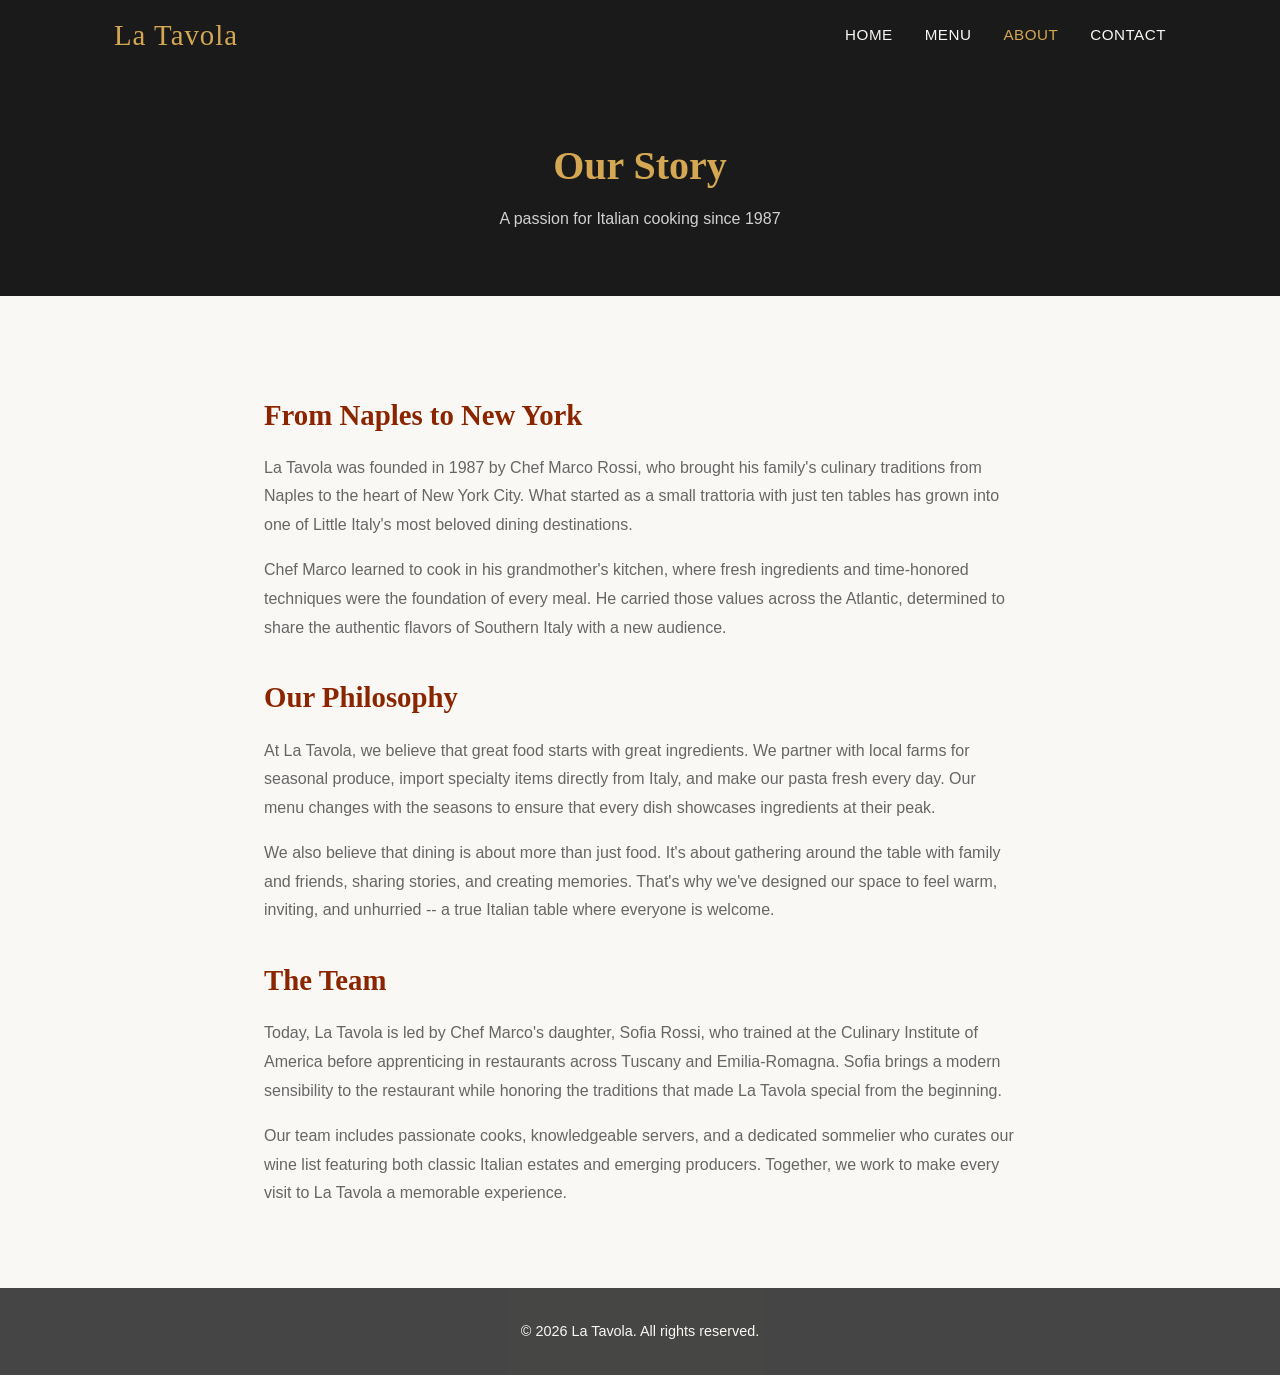
==== about.html @ ad8bd4c4 "Add La Tavola restaurant static website Create a multi-page Italian restaurant website with homepage" ====
<!DOCTYPE html>
<html lang="en">
<head>
  <meta charset="UTF-8">
  <meta name="viewport" content="width=device-width, initial-scale=1.0">
  <title>About - La Tavola</title>
  <link rel="stylesheet" href="css/style.css">
</head>
<body>
  <header class="site-header">
    <nav class="nav">
      <a href="index.html" class="logo">La Tavola</a>
      <ul class="nav-links">
        <li><a href="index.html">Home</a></li>
        <li><a href="menu.html">Menu</a></li>
        <li><a href="about.html" class="active">About</a></li>
        <li><a href="contact.html">Contact</a></li>
      </ul>
      <button class="nav-toggle" aria-label="Toggle navigation">&#9776;</button>
    </nav>
  </header>

  <main>
    <section class="page-header">
      <h1>Our Story</h1>
      <p>A passion for Italian cooking since 1987</p>
    </section>

    <section class="about-section">
      <div class="container about-content">
        <h2>From Naples to New York</h2>
        <p>La Tavola was founded in 1987 by Chef Marco Rossi, who brought his family's culinary traditions from Naples to the heart of New York City. What started as a small trattoria with just ten tables has grown into one of Little Italy's most beloved dining destinations.</p>

        <p>Chef Marco learned to cook in his grandmother's kitchen, where fresh ingredients and time-honored techniques were the foundation of every meal. He carried those values across the Atlantic, determined to share the authentic flavors of Southern Italy with a new audience.</p>

        <h2>Our Philosophy</h2>
        <p>At La Tavola, we believe that great food starts with great ingredients. We partner with local farms for seasonal produce, import specialty items directly from Italy, and make our pasta fresh every day. Our menu changes with the seasons to ensure that every dish showcases ingredients at their peak.</p>

        <p>We also believe that dining is about more than just food. It's about gathering around the table with family and friends, sharing stories, and creating memories. That's why we've designed our space to feel warm, inviting, and unhurried -- a true Italian table where everyone is welcome.</p>

        <h2>The Team</h2>
        <p>Today, La Tavola is led by Chef Marco's daughter, Sofia Rossi, who trained at the Culinary Institute of America before apprenticing in restaurants across Tuscany and Emilia-Romagna. Sofia brings a modern sensibility to the restaurant while honoring the traditions that made La Tavola special from the beginning.</p>

        <p>Our team includes passionate cooks, knowledgeable servers, and a dedicated sommelier who curates our wine list featuring both classic Italian estates and emerging producers. Together, we work to make every visit to La Tavola a memorable experience.</p>
      </div>
    </section>
  </main>

  <footer class="site-footer">
    <div class="container">
      <p>&copy; 2026 La Tavola. All rights reserved.</p>
    </div>
  </footer>

  <script src="js/main.js"></script>
</body>
</html>
---- css/style.css ----
/* ===== Reset & Base ===== */
*,
*::before,
*::after {
  margin: 0;
  padding: 0;
  box-sizing: border-box;
}

:root {
  --color-primary: #8b2500;
  --color-primary-light: #b5441e;
  --color-accent: #d4a853;
  --color-dark: #1a1a1a;
  --color-text: #333;
  --color-text-light: #666;
  --color-bg: #faf8f5;
  --color-bg-alt: #f0ece4;
  --color-white: #fff;
  --font-heading: Georgia, "Times New Roman", serif;
  --font-body: "Segoe UI", Tahoma, Geneva, Verdana, sans-serif;
}

html {
  scroll-behavior: smooth;
}

body {
  font-family: var(--font-body);
  color: var(--color-text);
  background-color: var(--color-bg);
  line-height: 1.6;
}

a {
  text-decoration: none;
  color: inherit;
}

ul {
  list-style: none;
}

img {
  max-width: 100%;
  display: block;
}

.container {
  max-width: 1100px;
  margin: 0 auto;
  padding: 0 1.5rem;
}

/* ===== Header & Navigation ===== */
.site-header {
  background-color: var(--color-dark);
  position: sticky;
  top: 0;
  z-index: 100;
}

.nav {
  max-width: 1100px;
  margin: 0 auto;
  padding: 0 1.5rem;
  display: flex;
  align-items: center;
  justify-content: space-between;
  height: 70px;
}

.logo {
  font-family: var(--font-heading);
  font-size: 1.8rem;
  color: var(--color-accent);
  letter-spacing: 1px;
}

.nav-links {
  display: flex;
  gap: 2rem;
}

.nav-links a {
  color: var(--color-bg);
  font-size: 0.95rem;
  text-transform: uppercase;
  letter-spacing: 0.5px;
  padding: 0.5rem 0;
  transition: color 0.3s;
}

.nav-links a:hover,
.nav-links a.active {
  color: var(--color-accent);
}

.nav-toggle {
  display: none;
  background: none;
  border: none;
  color: var(--color-bg);
  font-size: 1.5rem;
  cursor: pointer;
}

/* ===== Hero ===== */
.hero {
  background: linear-gradient(rgba(26, 26, 26, 0.65), rgba(26, 26, 26, 0.65)),
    url("data:image/svg+xml,%3Csvg xmlns='http://www.w3.org/2000/svg' width='600' height='400'%3E%3Crect fill='%238b2500' width='600' height='400'/%3E%3Ctext x='50%25' y='50%25' dominant-baseline='middle' text-anchor='middle' fill='%23d4a853' font-size='40' font-family='Georgia'%3ELa Tavola%3C/text%3E%3C/svg%3E");
  background-size: cover;
  background-position: center;
  min-height: 80vh;
  display: flex;
  align-items: center;
  justify-content: center;
  text-align: center;
  color: var(--color-white);
}

.hero-content h1 {
  font-family: var(--font-heading);
  font-size: 3.5rem;
  margin-bottom: 1rem;
  color: var(--color-accent);
}

.hero-content p {
  font-size: 1.25rem;
  margin-bottom: 2rem;
  opacity: 0.9;
}

/* ===== Buttons ===== */
.btn {
  display: inline-block;
  padding: 0.85rem 2rem;
  border-radius: 4px;
  font-size: 1rem;
  font-weight: 600;
  text-transform: uppercase;
  letter-spacing: 0.5px;
  transition: background-color 0.3s, color 0.3s;
  margin: 0.5rem;
}

.btn-primary {
  background-color: var(--color-primary);
  color: var(--color-white);
}

.btn-primary:hover {
  background-color: var(--color-primary-light);
}

.btn-secondary {
  background-color: transparent;
  color: var(--color-accent);
  border: 2px solid var(--color-accent);
}

.btn-secondary:hover {
  background-color: var(--color-accent);
  color: var(--color-dark);
}

/* ===== Features ===== */
.features {
  padding: 5rem 0;
}

.features .container {
  display: grid;
  grid-template-columns: repeat(3, 1fr);
  gap: 2.5rem;
}

.feature {
  text-align: center;
  padding: 2rem;
}

.feature h3 {
  font-family: var(--font-heading);
  font-size: 1.4rem;
  color: var(--color-primary);
  margin-bottom: 0.75rem;
}

.feature p {
  color: var(--color-text-light);
}

/* ===== Hours Section ===== */
.hours-section {
  background-color: var(--color-bg-alt);
  padding: 4rem 0;
}

.hours-section h2 {
  font-family: var(--font-heading);
  font-size: 2rem;
  text-align: center;
  color: var(--color-primary);
  margin-bottom: 2.5rem;
}

.hours-grid {
  display: grid;
  grid-template-columns: 1fr 1fr;
  gap: 3rem;
}

.hours h3,
.location h3 {
  font-family: var(--font-heading);
  font-size: 1.3rem;
  color: var(--color-dark);
  margin-bottom: 1rem;
}

.hours li {
  display: flex;
  justify-content: space-between;
  padding: 0.5rem 0;
  border-bottom: 1px solid #ddd;
}

.location p {
  margin-bottom: 0.5rem;
  color: var(--color-text-light);
}

/* ===== Menu Page ===== */
.page-header {
  background-color: var(--color-dark);
  color: var(--color-white);
  text-align: center;
  padding: 4rem 0;
}

.page-header h1 {
  font-family: var(--font-heading);
  font-size: 2.5rem;
  color: var(--color-accent);
  margin-bottom: 0.5rem;
}

.page-header p {
  opacity: 0.8;
}

.menu-section {
  padding: 4rem 0;
}

.menu-category {
  margin-bottom: 3rem;
}

.menu-category h2 {
  font-family: var(--font-heading);
  font-size: 1.8rem;
  color: var(--color-primary);
  border-bottom: 2px solid var(--color-accent);
  padding-bottom: 0.5rem;
  margin-bottom: 1.5rem;
}

.menu-item {
  display: flex;
  justify-content: space-between;
  align-items: baseline;
  padding: 1rem 0;
  border-bottom: 1px dotted #ccc;
}

.menu-item-info h3 {
  font-size: 1.1rem;
  color: var(--color-dark);
  margin-bottom: 0.25rem;
}

.menu-item-info p {
  font-size: 0.9rem;
  color: var(--color-text-light);
}

.menu-item .price {
  font-family: var(--font-heading);
  font-size: 1.1rem;
  color: var(--color-primary);
  white-space: nowrap;
  margin-left: 1rem;
}

/* ===== About Page ===== */
.about-section {
  padding: 4rem 0;
}

.about-content {
  max-width: 800px;
  margin: 0 auto;
}

.about-content h2 {
  font-family: var(--font-heading);
  font-size: 1.8rem;
  color: var(--color-primary);
  margin-bottom: 1rem;
  margin-top: 2rem;
}

.about-content p {
  color: var(--color-text-light);
  margin-bottom: 1rem;
  line-height: 1.8;
}

/* ===== Contact Page ===== */
.contact-section {
  padding: 4rem 0;
}

.contact-grid {
  display: grid;
  grid-template-columns: 1fr 1fr;
  gap: 3rem;
}

.contact-info h2,
.reservation-form h2 {
  font-family: var(--font-heading);
  font-size: 1.8rem;
  color: var(--color-primary);
  margin-bottom: 1.5rem;
}

.contact-info p {
  color: var(--color-text-light);
  margin-bottom: 1rem;
}

.contact-info strong {
  color: var(--color-dark);
}

.form-group {
  margin-bottom: 1.25rem;
}

.form-group label {
  display: block;
  font-weight: 600;
  margin-bottom: 0.4rem;
  color: var(--color-dark);
}

.form-group input,
.form-group select,
.form-group textarea {
  width: 100%;
  padding: 0.7rem;
  border: 1px solid #ccc;
  border-radius: 4px;
  font-family: var(--font-body);
  font-size: 1rem;
  background-color: var(--color-white);
}

.form-group textarea {
  resize: vertical;
  min-height: 100px;
}

.form-group input:focus,
.form-group select:focus,
.form-group textarea:focus {
  outline: none;
  border-color: var(--color-primary);
}

/* ===== Footer ===== */
.site-footer {
  background-color: var(--color-dark);
  color: var(--color-bg);
  text-align: center;
  padding: 2rem 0;
  font-size: 0.9rem;
  opacity: 0.8;
}

/* ===== Responsive ===== */
@media (max-width: 768px) {
  .nav-links {
    display: none;
    flex-direction: column;
    position: absolute;
    top: 70px;
    left: 0;
    right: 0;
    background-color: var(--color-dark);
    padding: 1rem 1.5rem;
    gap: 0.5rem;
  }

  .nav-links.open {
    display: flex;
  }

  .nav-toggle {
    display: block;
  }

  .hero-content h1 {
    font-size: 2.2rem;
  }

  .features .container {
    grid-template-columns: 1fr;
  }

  .hours-grid {
    grid-template-columns: 1fr;
  }

  .contact-grid {
    grid-template-columns: 1fr;
  }
}
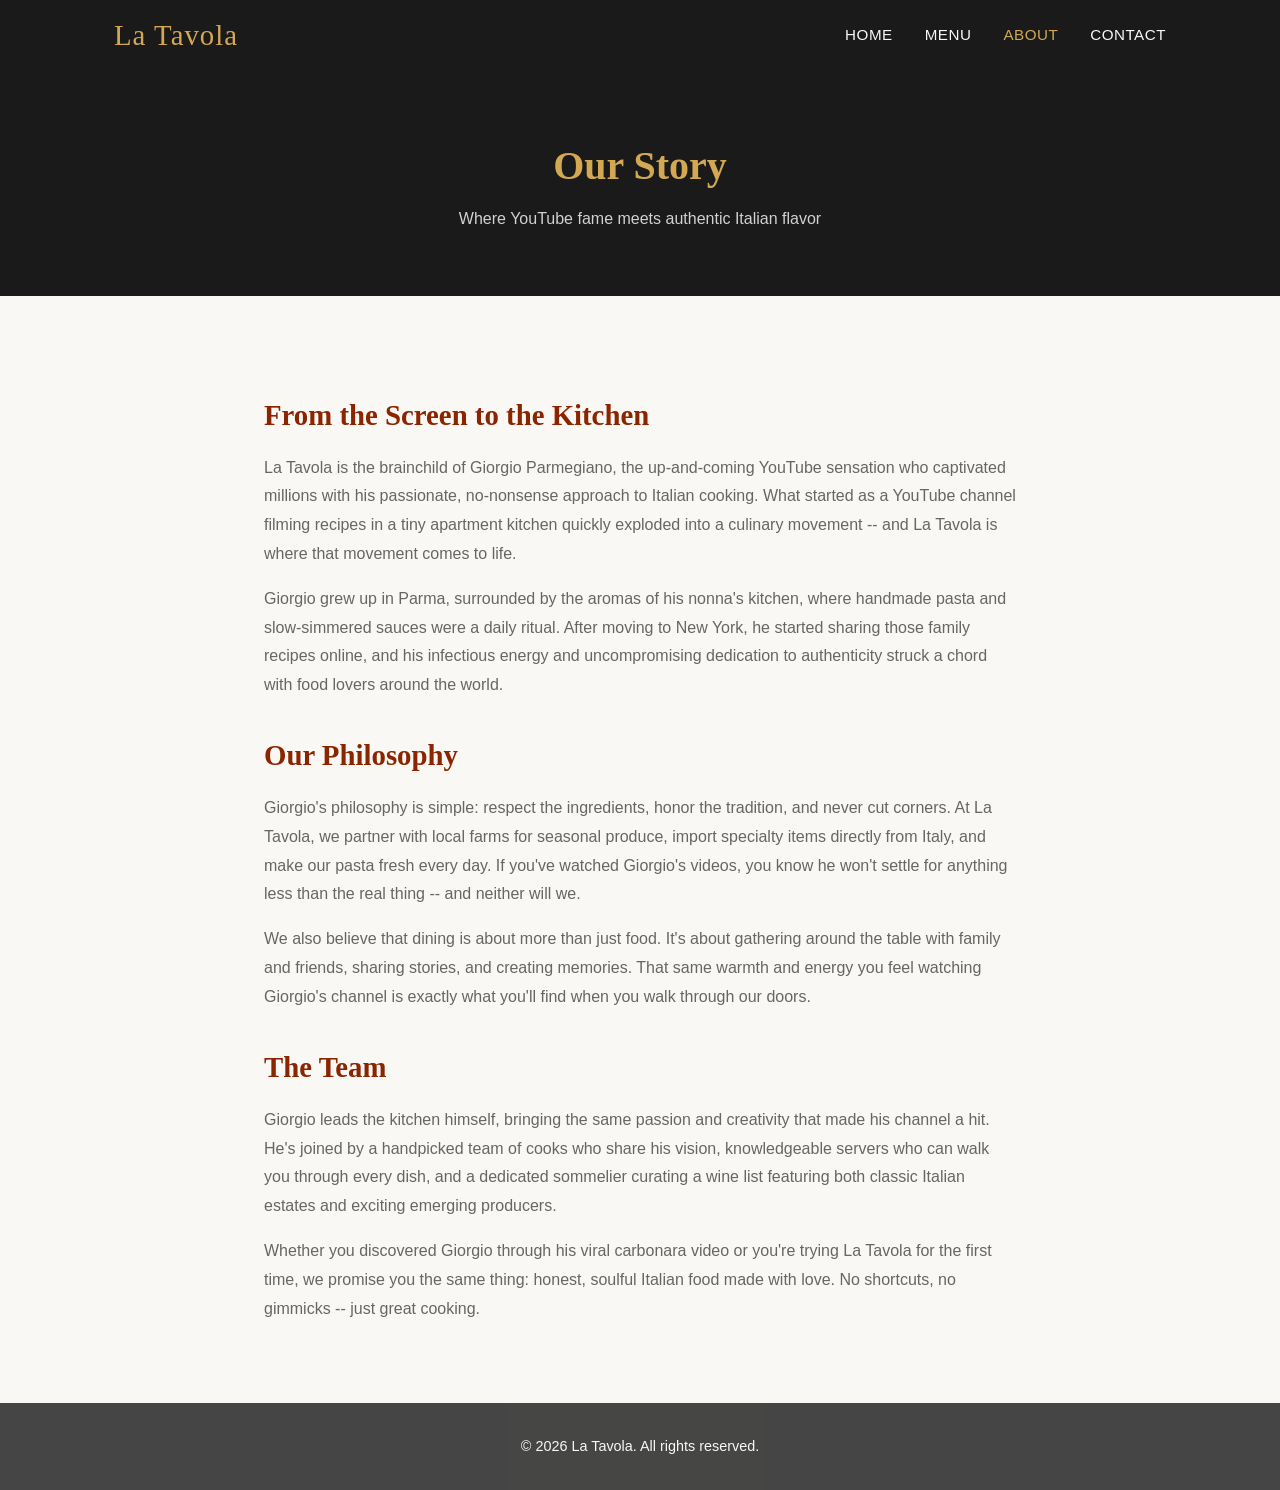
==== commit 3e7ee46e: "Update about page with Giorgio Parmegiano's story Rewrite the about page to feature Giorgio Parmegia" ====
--- a/about.html
+++ b/about.html
@@ -23,25 +23,25 @@
   <main>
     <section class="page-header">
       <h1>Our Story</h1>
-      <p>A passion for Italian cooking since 1987</p>
+      <p>Where YouTube fame meets authentic Italian flavor</p>
     </section>
 
     <section class="about-section">
       <div class="container about-content">
-        <h2>From Naples to New York</h2>
-        <p>La Tavola was founded in 1987 by Chef Marco Rossi, who brought his family's culinary traditions from Naples to the heart of New York City. What started as a small trattoria with just ten tables has grown into one of Little Italy's most beloved dining destinations.</p>
+        <h2>From the Screen to the Kitchen</h2>
+        <p>La Tavola is the brainchild of Giorgio Parmegiano, the up-and-coming YouTube sensation who captivated millions with his passionate, no-nonsense approach to Italian cooking. What started as a YouTube channel filming recipes in a tiny apartment kitchen quickly exploded into a culinary movement -- and La Tavola is where that movement comes to life.</p>
 
-        <p>Chef Marco learned to cook in his grandmother's kitchen, where fresh ingredients and time-honored techniques were the foundation of every meal. He carried those values across the Atlantic, determined to share the authentic flavors of Southern Italy with a new audience.</p>
+        <p>Giorgio grew up in Parma, surrounded by the aromas of his nonna's kitchen, where handmade pasta and slow-simmered sauces were a daily ritual. After moving to New York, he started sharing those family recipes online, and his infectious energy and uncompromising dedication to authenticity struck a chord with food lovers around the world.</p>
 
         <h2>Our Philosophy</h2>
-        <p>At La Tavola, we believe that great food starts with great ingredients. We partner with local farms for seasonal produce, import specialty items directly from Italy, and make our pasta fresh every day. Our menu changes with the seasons to ensure that every dish showcases ingredients at their peak.</p>
+        <p>Giorgio's philosophy is simple: respect the ingredients, honor the tradition, and never cut corners. At La Tavola, we partner with local farms for seasonal produce, import specialty items directly from Italy, and make our pasta fresh every day. If you've watched Giorgio's videos, you know he won't settle for anything less than the real thing -- and neither will we.</p>
 
-        <p>We also believe that dining is about more than just food. It's about gathering around the table with family and friends, sharing stories, and creating memories. That's why we've designed our space to feel warm, inviting, and unhurried -- a true Italian table where everyone is welcome.</p>
+        <p>We also believe that dining is about more than just food. It's about gathering around the table with family and friends, sharing stories, and creating memories. That same warmth and energy you feel watching Giorgio's channel is exactly what you'll find when you walk through our doors.</p>
 
         <h2>The Team</h2>
-        <p>Today, La Tavola is led by Chef Marco's daughter, Sofia Rossi, who trained at the Culinary Institute of America before apprenticing in restaurants across Tuscany and Emilia-Romagna. Sofia brings a modern sensibility to the restaurant while honoring the traditions that made La Tavola special from the beginning.</p>
+        <p>Giorgio leads the kitchen himself, bringing the same passion and creativity that made his channel a hit. He's joined by a handpicked team of cooks who share his vision, knowledgeable servers who can walk you through every dish, and a dedicated sommelier curating a wine list featuring both classic Italian estates and exciting emerging producers.</p>
 
-        <p>Our team includes passionate cooks, knowledgeable servers, and a dedicated sommelier who curates our wine list featuring both classic Italian estates and emerging producers. Together, we work to make every visit to La Tavola a memorable experience.</p>
+        <p>Whether you discovered Giorgio through his viral carbonara video or you're trying La Tavola for the first time, we promise you the same thing: honest, soulful Italian food made with love. No shortcuts, no gimmicks -- just great cooking.</p>
       </div>
     </section>
   </main>
--- a/css/style.css
+++ b/css/style.css
@@ -270,10 +270,22 @@
 
 .menu-item {
   display: flex;
-  justify-content: space-between;
-  align-items: baseline;
+  align-items: center;
   padding: 1rem 0;
   border-bottom: 1px dotted #ccc;
+  gap: 1.25rem;
+}
+
+.menu-item-img {
+  width: 80px;
+  height: 80px;
+  border-radius: 8px;
+  object-fit: cover;
+  flex-shrink: 0;
+}
+
+.menu-item-info {
+  flex: 1;
 }
 
 .menu-item-info h3 {
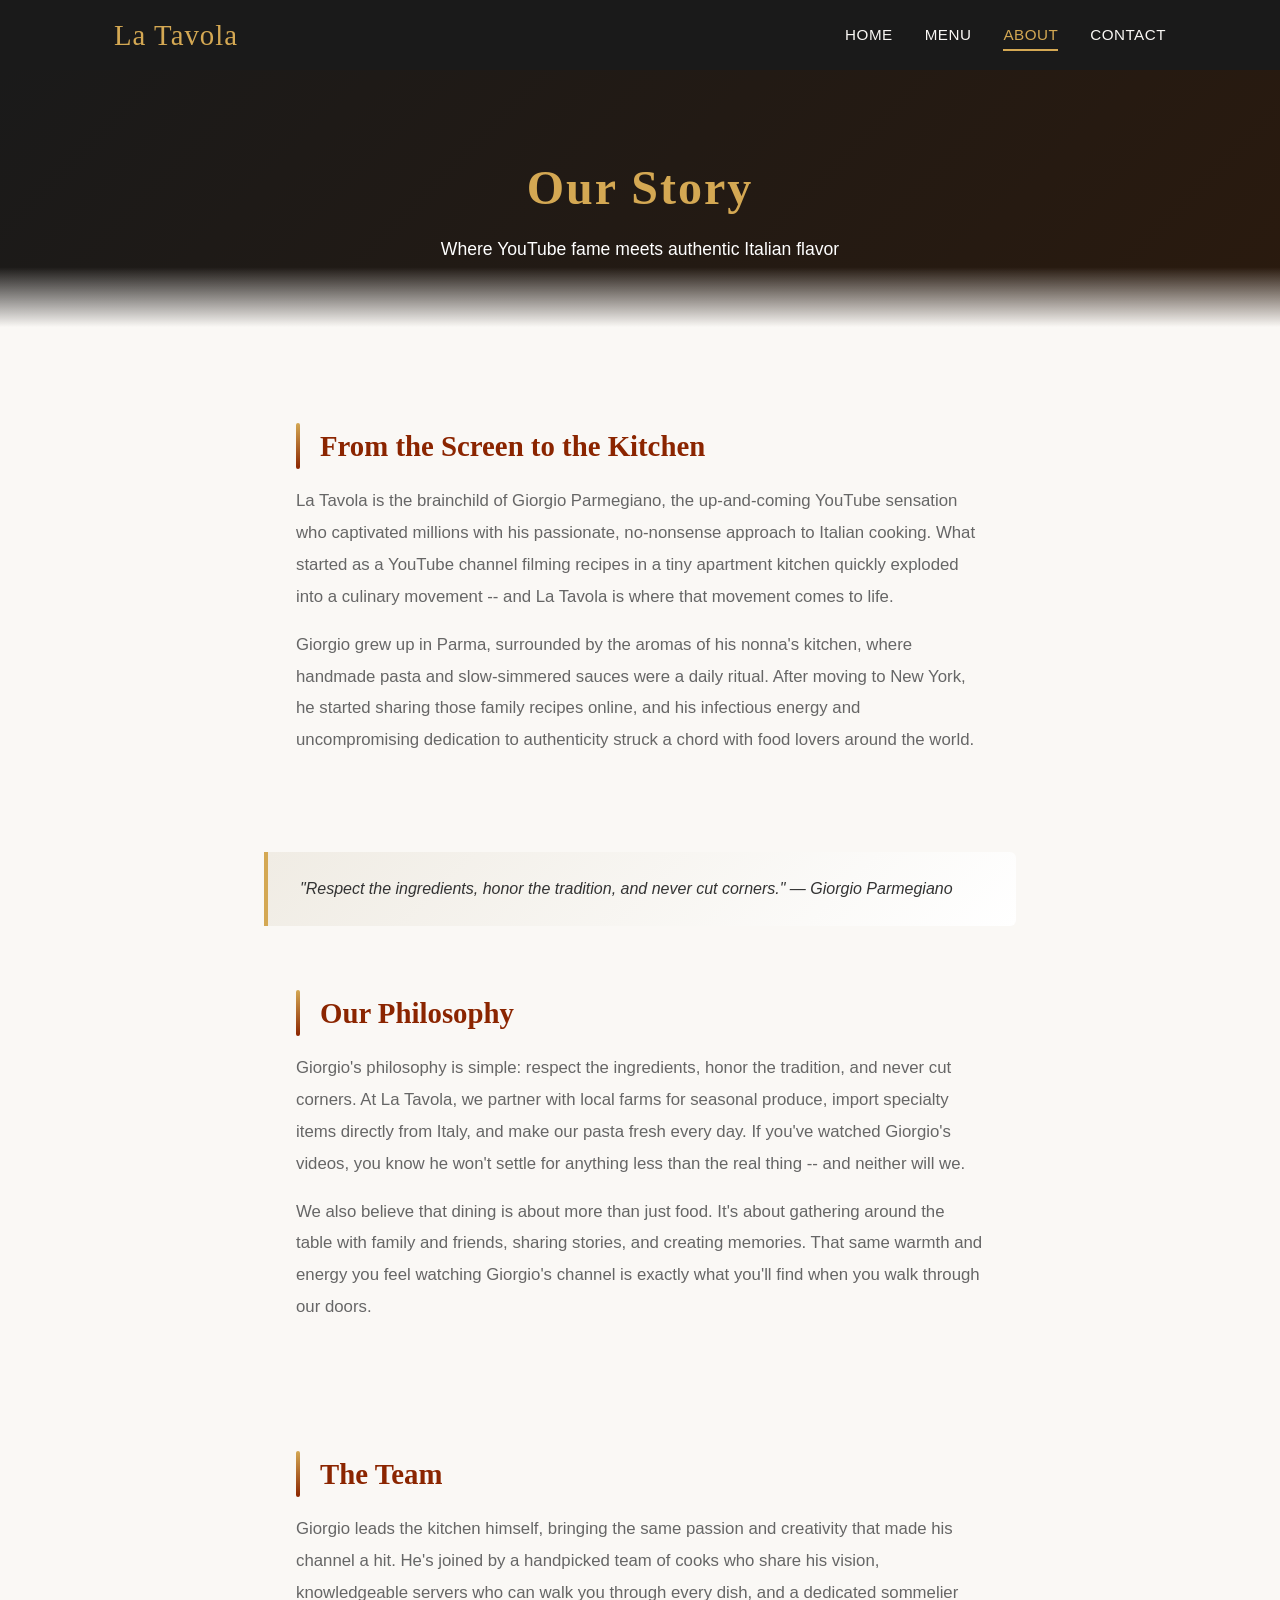
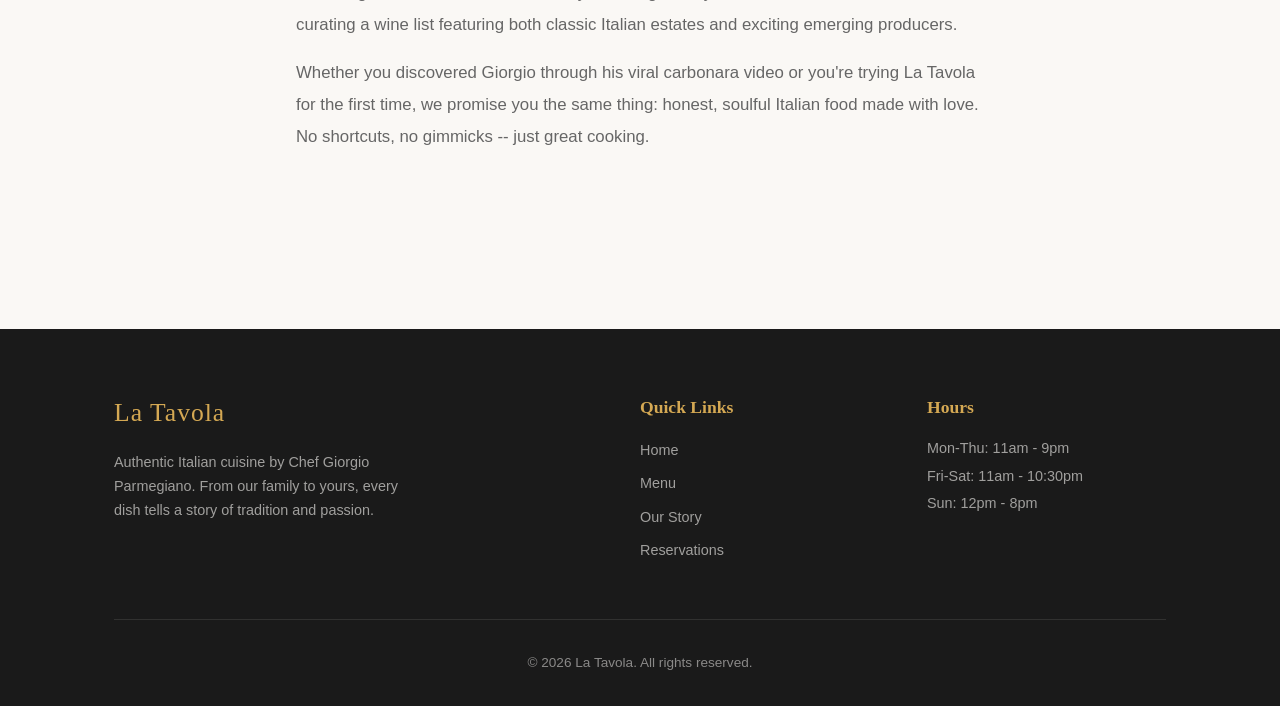
==== commit f2fc2ca7: "Improve UI with animations, better visual hierarchy, and polished design - Redesign hero section wit" ====
--- a/about.html
+++ b/about.html
@@ -28,30 +28,63 @@
 
     <section class="about-section">
       <div class="container about-content">
-        <h2>From the Screen to the Kitchen</h2>
-        <p>La Tavola is the brainchild of Giorgio Parmegiano, the up-and-coming YouTube sensation who captivated millions with his passionate, no-nonsense approach to Italian cooking. What started as a YouTube channel filming recipes in a tiny apartment kitchen quickly exploded into a culinary movement -- and La Tavola is where that movement comes to life.</p>
 
-        <p>Giorgio grew up in Parma, surrounded by the aromas of his nonna's kitchen, where handmade pasta and slow-simmered sauces were a daily ritual. After moving to New York, he started sharing those family recipes online, and his infectious energy and uncompromising dedication to authenticity struck a chord with food lovers around the world.</p>
+        <div class="about-block animate-on-scroll">
+          <h2>From the Screen to the Kitchen</h2>
+          <p>La Tavola is the brainchild of Giorgio Parmegiano, the up-and-coming YouTube sensation who captivated millions with his passionate, no-nonsense approach to Italian cooking. What started as a YouTube channel filming recipes in a tiny apartment kitchen quickly exploded into a culinary movement -- and La Tavola is where that movement comes to life.</p>
+          <p>Giorgio grew up in Parma, surrounded by the aromas of his nonna's kitchen, where handmade pasta and slow-simmered sauces were a daily ritual. After moving to New York, he started sharing those family recipes online, and his infectious energy and uncompromising dedication to authenticity struck a chord with food lovers around the world.</p>
+        </div>
 
-        <h2>Our Philosophy</h2>
-        <p>Giorgio's philosophy is simple: respect the ingredients, honor the tradition, and never cut corners. At La Tavola, we partner with local farms for seasonal produce, import specialty items directly from Italy, and make our pasta fresh every day. If you've watched Giorgio's videos, you know he won't settle for anything less than the real thing -- and neither will we.</p>
+        <div class="about-highlight animate-on-scroll">
+          "Respect the ingredients, honor the tradition, and never cut corners." &mdash; Giorgio Parmegiano
+        </div>
 
-        <p>We also believe that dining is about more than just food. It's about gathering around the table with family and friends, sharing stories, and creating memories. That same warmth and energy you feel watching Giorgio's channel is exactly what you'll find when you walk through our doors.</p>
+        <div class="about-block animate-on-scroll">
+          <h2>Our Philosophy</h2>
+          <p>Giorgio's philosophy is simple: respect the ingredients, honor the tradition, and never cut corners. At La Tavola, we partner with local farms for seasonal produce, import specialty items directly from Italy, and make our pasta fresh every day. If you've watched Giorgio's videos, you know he won't settle for anything less than the real thing -- and neither will we.</p>
+          <p>We also believe that dining is about more than just food. It's about gathering around the table with family and friends, sharing stories, and creating memories. That same warmth and energy you feel watching Giorgio's channel is exactly what you'll find when you walk through our doors.</p>
+        </div>
 
-        <h2>The Team</h2>
-        <p>Giorgio leads the kitchen himself, bringing the same passion and creativity that made his channel a hit. He's joined by a handpicked team of cooks who share his vision, knowledgeable servers who can walk you through every dish, and a dedicated sommelier curating a wine list featuring both classic Italian estates and exciting emerging producers.</p>
+        <div class="about-block animate-on-scroll">
+          <h2>The Team</h2>
+          <p>Giorgio leads the kitchen himself, bringing the same passion and creativity that made his channel a hit. He's joined by a handpicked team of cooks who share his vision, knowledgeable servers who can walk you through every dish, and a dedicated sommelier curating a wine list featuring both classic Italian estates and exciting emerging producers.</p>
+          <p>Whether you discovered Giorgio through his viral carbonara video or you're trying La Tavola for the first time, we promise you the same thing: honest, soulful Italian food made with love. No shortcuts, no gimmicks -- just great cooking.</p>
+        </div>
 
-        <p>Whether you discovered Giorgio through his viral carbonara video or you're trying La Tavola for the first time, we promise you the same thing: honest, soulful Italian food made with love. No shortcuts, no gimmicks -- just great cooking.</p>
       </div>
     </section>
   </main>
 
   <footer class="site-footer">
     <div class="container">
-      <p>&copy; 2026 La Tavola. All rights reserved.</p>
+      <div class="footer-content">
+        <div class="footer-brand">
+          <a href="index.html" class="logo">La Tavola</a>
+          <p>Authentic Italian cuisine by Chef Giorgio Parmegiano. From our family to yours, every dish tells a story of tradition and passion.</p>
+        </div>
+        <div class="footer-links">
+          <h4>Quick Links</h4>
+          <ul>
+            <li><a href="index.html">Home</a></li>
+            <li><a href="menu.html">Menu</a></li>
+            <li><a href="about.html">Our Story</a></li>
+            <li><a href="contact.html">Reservations</a></li>
+          </ul>
+        </div>
+        <div class="footer-hours">
+          <h4>Hours</h4>
+          <p>Mon-Thu: 11am - 9pm</p>
+          <p>Fri-Sat: 11am - 10:30pm</p>
+          <p>Sun: 12pm - 8pm</p>
+        </div>
+      </div>
+      <div class="footer-bottom">
+        <p>&copy; 2026 La Tavola. All rights reserved.</p>
+      </div>
     </div>
   </footer>
 
+  <button class="back-to-top" aria-label="Back to top">&#8593;</button>
   <script src="js/main.js"></script>
 </body>
 </html>
--- a/css/style.css
+++ b/css/style.css
@@ -11,6 +11,7 @@
   --color-primary: #8b2500;
   --color-primary-light: #b5441e;
   --color-accent: #d4a853;
+  --color-accent-light: #e8c97a;
   --color-dark: #1a1a1a;
   --color-text: #333;
   --color-text-light: #666;
@@ -19,6 +20,13 @@
   --color-white: #fff;
   --font-heading: Georgia, "Times New Roman", serif;
   --font-body: "Segoe UI", Tahoma, Geneva, Verdana, sans-serif;
+  --shadow-sm: 0 2px 8px rgba(0, 0, 0, 0.08);
+  --shadow-md: 0 4px 16px rgba(0, 0, 0, 0.12);
+  --shadow-lg: 0 8px 32px rgba(0, 0, 0, 0.15);
+  --radius-sm: 6px;
+  --radius-md: 12px;
+  --radius-lg: 20px;
+  --transition: 0.3s ease;
 }
 
 html {
@@ -30,6 +38,7 @@
   color: var(--color-text);
   background-color: var(--color-bg);
   line-height: 1.6;
+  overflow-x: hidden;
 }
 
 a {
@@ -50,6 +59,90 @@
   max-width: 1100px;
   margin: 0 auto;
   padding: 0 1.5rem;
+}
+
+/* ===== Animations ===== */
+@keyframes fadeInUp {
+  from {
+    opacity: 0;
+    transform: translateY(30px);
+  }
+  to {
+    opacity: 1;
+    transform: translateY(0);
+  }
+}
+
+@keyframes fadeIn {
+  from { opacity: 0; }
+  to { opacity: 1; }
+}
+
+@keyframes slideInLeft {
+  from {
+    opacity: 0;
+    transform: translateX(-40px);
+  }
+  to {
+    opacity: 1;
+    transform: translateX(0);
+  }
+}
+
+@keyframes slideInRight {
+  from {
+    opacity: 0;
+    transform: translateX(40px);
+  }
+  to {
+    opacity: 1;
+    transform: translateX(0);
+  }
+}
+
+@keyframes scaleIn {
+  from {
+    opacity: 0;
+    transform: scale(0.9);
+  }
+  to {
+    opacity: 1;
+    transform: scale(1);
+  }
+}
+
+.animate-on-scroll {
+  opacity: 0;
+  transform: translateY(30px);
+  transition: opacity 0.6s ease, transform 0.6s ease;
+}
+
+.animate-on-scroll.visible {
+  opacity: 1;
+  transform: translateY(0);
+}
+
+/* ===== Decorative Divider ===== */
+.section-divider {
+  display: flex;
+  align-items: center;
+  justify-content: center;
+  gap: 1rem;
+  margin: 0 auto 2rem;
+  max-width: 200px;
+}
+
+.section-divider::before,
+.section-divider::after {
+  content: "";
+  flex: 1;
+  height: 1px;
+  background: var(--color-accent);
+}
+
+.section-divider span {
+  color: var(--color-accent);
+  font-size: 1.2rem;
 }
 
 /* ===== Header & Navigation ===== */
@@ -58,6 +151,7 @@
   position: sticky;
   top: 0;
   z-index: 100;
+  box-shadow: 0 2px 20px rgba(0, 0, 0, 0.3);
 }
 
 .nav {
@@ -75,6 +169,11 @@
   font-size: 1.8rem;
   color: var(--color-accent);
   letter-spacing: 1px;
+  transition: color var(--transition);
+}
+
+.logo:hover {
+  color: var(--color-accent-light);
 }
 
 .nav-links {
@@ -88,7 +187,24 @@
   text-transform: uppercase;
   letter-spacing: 0.5px;
   padding: 0.5rem 0;
-  transition: color 0.3s;
+  transition: color var(--transition);
+  position: relative;
+}
+
+.nav-links a::after {
+  content: "";
+  position: absolute;
+  bottom: 0;
+  left: 0;
+  width: 0;
+  height: 2px;
+  background-color: var(--color-accent);
+  transition: width var(--transition);
+}
+
+.nav-links a:hover::after,
+.nav-links a.active::after {
+  width: 100%;
 }
 
 .nav-links a:hover,
@@ -103,55 +219,107 @@
   color: var(--color-bg);
   font-size: 1.5rem;
   cursor: pointer;
+  transition: color var(--transition);
+}
+
+.nav-toggle:hover {
+  color: var(--color-accent);
 }
 
 /* ===== Hero ===== */
 .hero {
-  background: linear-gradient(rgba(26, 26, 26, 0.65), rgba(26, 26, 26, 0.65)),
-    url("data:image/svg+xml,%3Csvg xmlns='http://www.w3.org/2000/svg' width='600' height='400'%3E%3Crect fill='%238b2500' width='600' height='400'/%3E%3Ctext x='50%25' y='50%25' dominant-baseline='middle' text-anchor='middle' fill='%23d4a853' font-size='40' font-family='Georgia'%3ELa Tavola%3C/text%3E%3C/svg%3E");
+  background: linear-gradient(135deg, rgba(26, 26, 26, 0.7), rgba(139, 37, 0, 0.4)),
+    url("../images/Gemini_Generated_Image_u0nbzbu0nbzbu0nb.png");
   background-size: cover;
   background-position: center;
-  min-height: 80vh;
+  background-attachment: fixed;
+  min-height: 90vh;
   display: flex;
   align-items: center;
   justify-content: center;
   text-align: center;
   color: var(--color-white);
+  position: relative;
+}
+
+.hero::after {
+  content: "";
+  position: absolute;
+  bottom: 0;
+  left: 0;
+  right: 0;
+  height: 120px;
+  background: linear-gradient(transparent, var(--color-bg));
+  pointer-events: none;
+}
+
+.hero-content {
+  animation: fadeInUp 1s ease;
+  padding: 2rem;
 }
 
 .hero-content h1 {
   font-family: var(--font-heading);
-  font-size: 3.5rem;
-  margin-bottom: 1rem;
+  font-size: 4rem;
+  margin-bottom: 0.5rem;
   color: var(--color-accent);
+  text-shadow: 2px 4px 8px rgba(0, 0, 0, 0.4);
+  letter-spacing: 2px;
+}
+
+.hero-content .hero-subtitle {
+  font-family: var(--font-heading);
+  font-size: 1.1rem;
+  color: var(--color-accent-light);
+  text-transform: uppercase;
+  letter-spacing: 4px;
+  margin-bottom: 0.5rem;
+  opacity: 0.9;
 }
 
 .hero-content p {
-  font-size: 1.25rem;
-  margin-bottom: 2rem;
+  font-size: 1.3rem;
+  margin-bottom: 2.5rem;
   opacity: 0.9;
+  max-width: 600px;
+  margin-left: auto;
+  margin-right: auto;
+}
+
+.hero-buttons {
+  display: flex;
+  gap: 1rem;
+  justify-content: center;
+  flex-wrap: wrap;
 }
 
 /* ===== Buttons ===== */
 .btn {
   display: inline-block;
-  padding: 0.85rem 2rem;
-  border-radius: 4px;
-  font-size: 1rem;
+  padding: 0.9rem 2.2rem;
+  border-radius: var(--radius-sm);
+  font-size: 0.95rem;
   font-weight: 600;
   text-transform: uppercase;
-  letter-spacing: 0.5px;
-  transition: background-color 0.3s, color 0.3s;
-  margin: 0.5rem;
+  letter-spacing: 1px;
+  transition: all var(--transition);
+  cursor: pointer;
+  border: 2px solid transparent;
+  position: relative;
+  overflow: hidden;
 }
 
 .btn-primary {
   background-color: var(--color-primary);
   color: var(--color-white);
+  border-color: var(--color-primary);
 }
 
 .btn-primary:hover {
   background-color: var(--color-primary-light);
+  border-color: var(--color-primary-light);
+  transform: translateY(-2px);
+  box-shadow: 0 4px 15px rgba(139, 37, 0, 0.4);
 }
 
 .btn-secondary {
@@ -163,11 +331,25 @@
 .btn-secondary:hover {
   background-color: var(--color-accent);
   color: var(--color-dark);
+  transform: translateY(-2px);
+  box-shadow: 0 4px 15px rgba(212, 168, 83, 0.4);
 }
 
 /* ===== Features ===== */
 .features {
-  padding: 5rem 0;
+  padding: 6rem 0;
+  position: relative;
+}
+
+.features-heading {
+  text-align: center;
+  margin-bottom: 1rem;
+}
+
+.features-heading h2 {
+  font-family: var(--font-heading);
+  font-size: 2.2rem;
+  color: var(--color-primary);
 }
 
 .features .container {
@@ -178,7 +360,40 @@
 
 .feature {
   text-align: center;
-  padding: 2rem;
+  padding: 2.5rem 2rem;
+  background: var(--color-white);
+  border-radius: var(--radius-md);
+  box-shadow: var(--shadow-sm);
+  transition: all var(--transition);
+  position: relative;
+  overflow: hidden;
+}
+
+.feature::before {
+  content: "";
+  position: absolute;
+  top: 0;
+  left: 0;
+  right: 0;
+  height: 4px;
+  background: linear-gradient(90deg, var(--color-primary), var(--color-accent));
+  transform: scaleX(0);
+  transition: transform var(--transition);
+}
+
+.feature:hover {
+  transform: translateY(-8px);
+  box-shadow: var(--shadow-lg);
+}
+
+.feature:hover::before {
+  transform: scaleX(1);
+}
+
+.feature-icon {
+  font-size: 2.5rem;
+  margin-bottom: 1rem;
+  display: block;
 }
 
 .feature h3 {
@@ -190,20 +405,58 @@
 
 .feature p {
   color: var(--color-text-light);
+  line-height: 1.7;
+}
+
+/* ===== CTA Banner ===== */
+.cta-banner {
+  background: linear-gradient(135deg, var(--color-primary), var(--color-dark));
+  color: var(--color-white);
+  text-align: center;
+  padding: 5rem 1.5rem;
+  position: relative;
+  overflow: hidden;
+}
+
+.cta-banner::before {
+  content: "";
+  position: absolute;
+  top: -50%;
+  left: -50%;
+  width: 200%;
+  height: 200%;
+  background: radial-gradient(circle, rgba(212, 168, 83, 0.1) 0%, transparent 60%);
+  pointer-events: none;
+}
+
+.cta-banner h2 {
+  font-family: var(--font-heading);
+  font-size: 2.2rem;
+  color: var(--color-accent);
+  margin-bottom: 1rem;
+}
+
+.cta-banner p {
+  font-size: 1.1rem;
+  opacity: 0.9;
+  margin-bottom: 2rem;
+  max-width: 550px;
+  margin-left: auto;
+  margin-right: auto;
 }
 
 /* ===== Hours Section ===== */
 .hours-section {
   background-color: var(--color-bg-alt);
-  padding: 4rem 0;
+  padding: 5rem 0;
 }
 
 .hours-section h2 {
   font-family: var(--font-heading);
-  font-size: 2rem;
+  font-size: 2.2rem;
   text-align: center;
   color: var(--color-primary);
-  margin-bottom: 2.5rem;
+  margin-bottom: 1rem;
 }
 
 .hours-grid {
@@ -212,51 +465,94 @@
   gap: 3rem;
 }
 
+.hours,
+.location {
+  background: var(--color-white);
+  padding: 2.5rem;
+  border-radius: var(--radius-md);
+  box-shadow: var(--shadow-sm);
+}
+
 .hours h3,
 .location h3 {
   font-family: var(--font-heading);
   font-size: 1.3rem;
   color: var(--color-dark);
-  margin-bottom: 1rem;
+  margin-bottom: 1.5rem;
+  padding-bottom: 0.75rem;
+  border-bottom: 2px solid var(--color-accent);
 }
 
 .hours li {
   display: flex;
   justify-content: space-between;
-  padding: 0.5rem 0;
-  border-bottom: 1px solid #ddd;
+  padding: 0.75rem 0;
+  border-bottom: 1px solid #eee;
+  transition: background-color var(--transition);
+}
+
+.hours li:hover {
+  background-color: var(--color-bg);
+  padding-left: 0.5rem;
+  padding-right: 0.5rem;
+}
+
+.hours li:last-child {
+  border-bottom: none;
 }
 
 .location p {
-  margin-bottom: 0.5rem;
+  margin-bottom: 0.75rem;
   color: var(--color-text-light);
+  line-height: 1.8;
+}
+
+.location strong {
+  color: var(--color-dark);
 }
 
 /* ===== Menu Page ===== */
 .page-header {
-  background-color: var(--color-dark);
+  background: linear-gradient(135deg, var(--color-dark), #2a1a0e);
   color: var(--color-white);
   text-align: center;
-  padding: 4rem 0;
+  padding: 5rem 0 4rem;
+  position: relative;
+  overflow: hidden;
+}
+
+.page-header::after {
+  content: "";
+  position: absolute;
+  bottom: 0;
+  left: 0;
+  right: 0;
+  height: 60px;
+  background: linear-gradient(transparent, var(--color-bg));
+  pointer-events: none;
 }
 
 .page-header h1 {
   font-family: var(--font-heading);
-  font-size: 2.5rem;
+  font-size: 3rem;
   color: var(--color-accent);
   margin-bottom: 0.5rem;
+  letter-spacing: 2px;
+  animation: fadeInUp 0.8s ease;
 }
 
 .page-header p {
   opacity: 0.8;
+  font-size: 1.1rem;
+  animation: fadeInUp 0.8s ease 0.2s both;
 }
 
 .menu-section {
-  padding: 4rem 0;
+  padding: 4rem 0 5rem;
 }
 
 .menu-category {
-  margin-bottom: 3rem;
+  margin-bottom: 3.5rem;
 }
 
 .menu-category h2 {
@@ -264,24 +560,51 @@
   font-size: 1.8rem;
   color: var(--color-primary);
   border-bottom: 2px solid var(--color-accent);
-  padding-bottom: 0.5rem;
+  padding-bottom: 0.75rem;
   margin-bottom: 1.5rem;
+  display: flex;
+  align-items: center;
+  gap: 0.75rem;
+}
+
+.menu-category h2 .category-icon {
+  font-size: 1.4rem;
 }
 
 .menu-item {
   display: flex;
   align-items: center;
-  padding: 1rem 0;
-  border-bottom: 1px dotted #ccc;
-  gap: 1.25rem;
+  padding: 1.25rem;
+  border-bottom: 1px dotted #ddd;
+  gap: 1.5rem;
+  border-radius: var(--radius-sm);
+  transition: all var(--transition);
+}
+
+.menu-item:hover {
+  background-color: var(--color-white);
+  box-shadow: var(--shadow-sm);
+  transform: translateX(4px);
+  border-color: transparent;
+}
+
+.menu-item:last-child {
+  border-bottom: none;
 }
 
 .menu-item-img {
   width: 80px;
   height: 80px;
-  border-radius: 8px;
+  border-radius: var(--radius-md);
   object-fit: cover;
   flex-shrink: 0;
+  transition: transform var(--transition);
+  background: var(--color-bg-alt);
+  padding: 4px;
+}
+
+.menu-item:hover .menu-item-img {
+  transform: scale(1.08);
 }
 
 .menu-item-info {
@@ -289,27 +612,34 @@
 }
 
 .menu-item-info h3 {
-  font-size: 1.1rem;
+  font-size: 1.15rem;
   color: var(--color-dark);
-  margin-bottom: 0.25rem;
+  margin-bottom: 0.3rem;
+  font-family: var(--font-heading);
 }
 
 .menu-item-info p {
   font-size: 0.9rem;
   color: var(--color-text-light);
+  line-height: 1.5;
 }
 
 .menu-item .price {
   font-family: var(--font-heading);
-  font-size: 1.1rem;
+  font-size: 1.2rem;
   color: var(--color-primary);
   white-space: nowrap;
   margin-left: 1rem;
+  font-weight: bold;
+  background: linear-gradient(135deg, var(--color-primary), var(--color-primary-light));
+  -webkit-background-clip: text;
+  -webkit-text-fill-color: transparent;
+  background-clip: text;
 }
 
 /* ===== About Page ===== */
 .about-section {
-  padding: 4rem 0;
+  padding: 4rem 0 5rem;
 }
 
 .about-content {
@@ -317,23 +647,58 @@
   margin: 0 auto;
 }
 
+.about-block {
+  margin-bottom: 3rem;
+  padding: 2rem;
+  border-radius: var(--radius-md);
+  transition: all var(--transition);
+}
+
+.about-block:hover {
+  background: var(--color-white);
+  box-shadow: var(--shadow-sm);
+}
+
 .about-content h2 {
   font-family: var(--font-heading);
   font-size: 1.8rem;
   color: var(--color-primary);
   margin-bottom: 1rem;
-  margin-top: 2rem;
+  position: relative;
+  padding-left: 1.5rem;
+}
+
+.about-content h2::before {
+  content: "";
+  position: absolute;
+  left: 0;
+  top: 0;
+  bottom: 0;
+  width: 4px;
+  background: linear-gradient(180deg, var(--color-accent), var(--color-primary));
+  border-radius: 2px;
 }
 
 .about-content p {
   color: var(--color-text-light);
   margin-bottom: 1rem;
-  line-height: 1.8;
+  line-height: 1.9;
+  font-size: 1.05rem;
+}
+
+.about-highlight {
+  background: linear-gradient(135deg, var(--color-bg-alt), var(--color-white));
+  border-left: 4px solid var(--color-accent);
+  padding: 1.5rem 2rem;
+  margin: 2rem 0;
+  border-radius: 0 var(--radius-sm) var(--radius-sm) 0;
+  font-style: italic;
+  color: var(--color-text);
 }
 
 /* ===== Contact Page ===== */
 .contact-section {
-  padding: 4rem 0;
+  padding: 4rem 0 5rem;
 }
 
 .contact-grid {
@@ -342,21 +707,59 @@
   gap: 3rem;
 }
 
+.contact-info,
+.reservation-form {
+  background: var(--color-white);
+  padding: 2.5rem;
+  border-radius: var(--radius-md);
+  box-shadow: var(--shadow-sm);
+}
+
 .contact-info h2,
 .reservation-form h2 {
   font-family: var(--font-heading);
   font-size: 1.8rem;
   color: var(--color-primary);
   margin-bottom: 1.5rem;
+  padding-bottom: 0.75rem;
+  border-bottom: 2px solid var(--color-accent);
 }
 
 .contact-info p {
   color: var(--color-text-light);
-  margin-bottom: 1rem;
+  margin-bottom: 1.25rem;
+  line-height: 1.8;
 }
 
 .contact-info strong {
   color: var(--color-dark);
+  font-size: 0.9rem;
+  text-transform: uppercase;
+  letter-spacing: 0.5px;
+}
+
+.contact-detail {
+  display: flex;
+  align-items: flex-start;
+  gap: 1rem;
+  padding: 1rem 0;
+  border-bottom: 1px solid #eee;
+}
+
+.contact-detail:last-child {
+  border-bottom: none;
+}
+
+.contact-detail-icon {
+  font-size: 1.3rem;
+  flex-shrink: 0;
+  width: 40px;
+  height: 40px;
+  display: flex;
+  align-items: center;
+  justify-content: center;
+  background: var(--color-bg-alt);
+  border-radius: 50%;
 }
 
 .form-group {
@@ -366,20 +769,24 @@
 .form-group label {
   display: block;
   font-weight: 600;
-  margin-bottom: 0.4rem;
+  margin-bottom: 0.5rem;
   color: var(--color-dark);
+  font-size: 0.9rem;
+  text-transform: uppercase;
+  letter-spacing: 0.3px;
 }
 
 .form-group input,
 .form-group select,
 .form-group textarea {
   width: 100%;
-  padding: 0.7rem;
-  border: 1px solid #ccc;
-  border-radius: 4px;
+  padding: 0.8rem 1rem;
+  border: 2px solid #e0dcd4;
+  border-radius: var(--radius-sm);
   font-family: var(--font-body);
   font-size: 1rem;
-  background-color: var(--color-white);
+  background-color: var(--color-bg);
+  transition: all var(--transition);
 }
 
 .form-group textarea {
@@ -392,16 +799,111 @@
 .form-group textarea:focus {
   outline: none;
   border-color: var(--color-primary);
+  box-shadow: 0 0 0 3px rgba(139, 37, 0, 0.1);
+  background-color: var(--color-white);
+}
+
+.form-row {
+  display: grid;
+  grid-template-columns: 1fr 1fr;
+  gap: 1rem;
 }
 
 /* ===== Footer ===== */
 .site-footer {
   background-color: var(--color-dark);
   color: var(--color-bg);
+  padding: 4rem 0 2rem;
+}
+
+.footer-content {
+  display: grid;
+  grid-template-columns: 2fr 1fr 1fr;
+  gap: 3rem;
+  margin-bottom: 3rem;
+}
+
+.footer-brand .logo {
+  font-size: 1.6rem;
+  display: inline-block;
+  margin-bottom: 1rem;
+}
+
+.footer-brand p {
+  color: rgba(250, 248, 245, 0.6);
+  font-size: 0.9rem;
+  line-height: 1.7;
+  max-width: 300px;
+}
+
+.footer-links h4,
+.footer-hours h4 {
+  color: var(--color-accent);
+  font-family: var(--font-heading);
+  font-size: 1.1rem;
+  margin-bottom: 1rem;
+}
+
+.footer-links ul li {
+  margin-bottom: 0.5rem;
+}
+
+.footer-links a {
+  color: rgba(250, 248, 245, 0.6);
+  transition: color var(--transition);
+  font-size: 0.9rem;
+}
+
+.footer-links a:hover {
+  color: var(--color-accent);
+}
+
+.footer-hours p {
+  color: rgba(250, 248, 245, 0.6);
+  font-size: 0.9rem;
+  margin-bottom: 0.3rem;
+}
+
+.footer-bottom {
+  border-top: 1px solid rgba(250, 248, 245, 0.1);
+  padding-top: 2rem;
   text-align: center;
-  padding: 2rem 0;
-  font-size: 0.9rem;
-  opacity: 0.8;
+  font-size: 0.85rem;
+  color: rgba(250, 248, 245, 0.5);
+}
+
+/* ===== Back to Top Button ===== */
+.back-to-top {
+  position: fixed;
+  bottom: 2rem;
+  right: 2rem;
+  width: 48px;
+  height: 48px;
+  background: var(--color-primary);
+  color: var(--color-white);
+  border: none;
+  border-radius: 50%;
+  font-size: 1.3rem;
+  cursor: pointer;
+  display: flex;
+  align-items: center;
+  justify-content: center;
+  opacity: 0;
+  visibility: hidden;
+  transition: all var(--transition);
+  box-shadow: var(--shadow-md);
+  z-index: 50;
+}
+
+.back-to-top.visible {
+  opacity: 1;
+  visibility: visible;
+}
+
+.back-to-top:hover {
+  background: var(--color-primary-light);
+  transform: translateY(-3px);
+  box-shadow: var(--shadow-lg);
 }
 
 /* ===== Responsive ===== */
@@ -416,6 +918,7 @@
     background-color: var(--color-dark);
     padding: 1rem 1.5rem;
     gap: 0.5rem;
+    box-shadow: 0 4px 20px rgba(0, 0, 0, 0.3);
   }
 
   .nav-links.open {
@@ -426,8 +929,17 @@
     display: block;
   }
 
+  .hero {
+    min-height: 70vh;
+    background-attachment: scroll;
+  }
+
   .hero-content h1 {
-    font-size: 2.2rem;
+    font-size: 2.4rem;
+  }
+
+  .hero-content p {
+    font-size: 1.1rem;
   }
 
   .features .container {
@@ -441,4 +953,37 @@
   .contact-grid {
     grid-template-columns: 1fr;
   }
-}
+
+  .footer-content {
+    grid-template-columns: 1fr;
+    gap: 2rem;
+  }
+
+  .page-header h1 {
+    font-size: 2.2rem;
+  }
+
+  .form-row {
+    grid-template-columns: 1fr;
+  }
+
+  .menu-item {
+    flex-wrap: wrap;
+  }
+}
+
+@media (max-width: 480px) {
+  .hero-content h1 {
+    font-size: 2rem;
+  }
+
+  .hero-buttons {
+    flex-direction: column;
+    align-items: center;
+  }
+
+  .btn {
+    width: 100%;
+    text-align: center;
+  }
+}
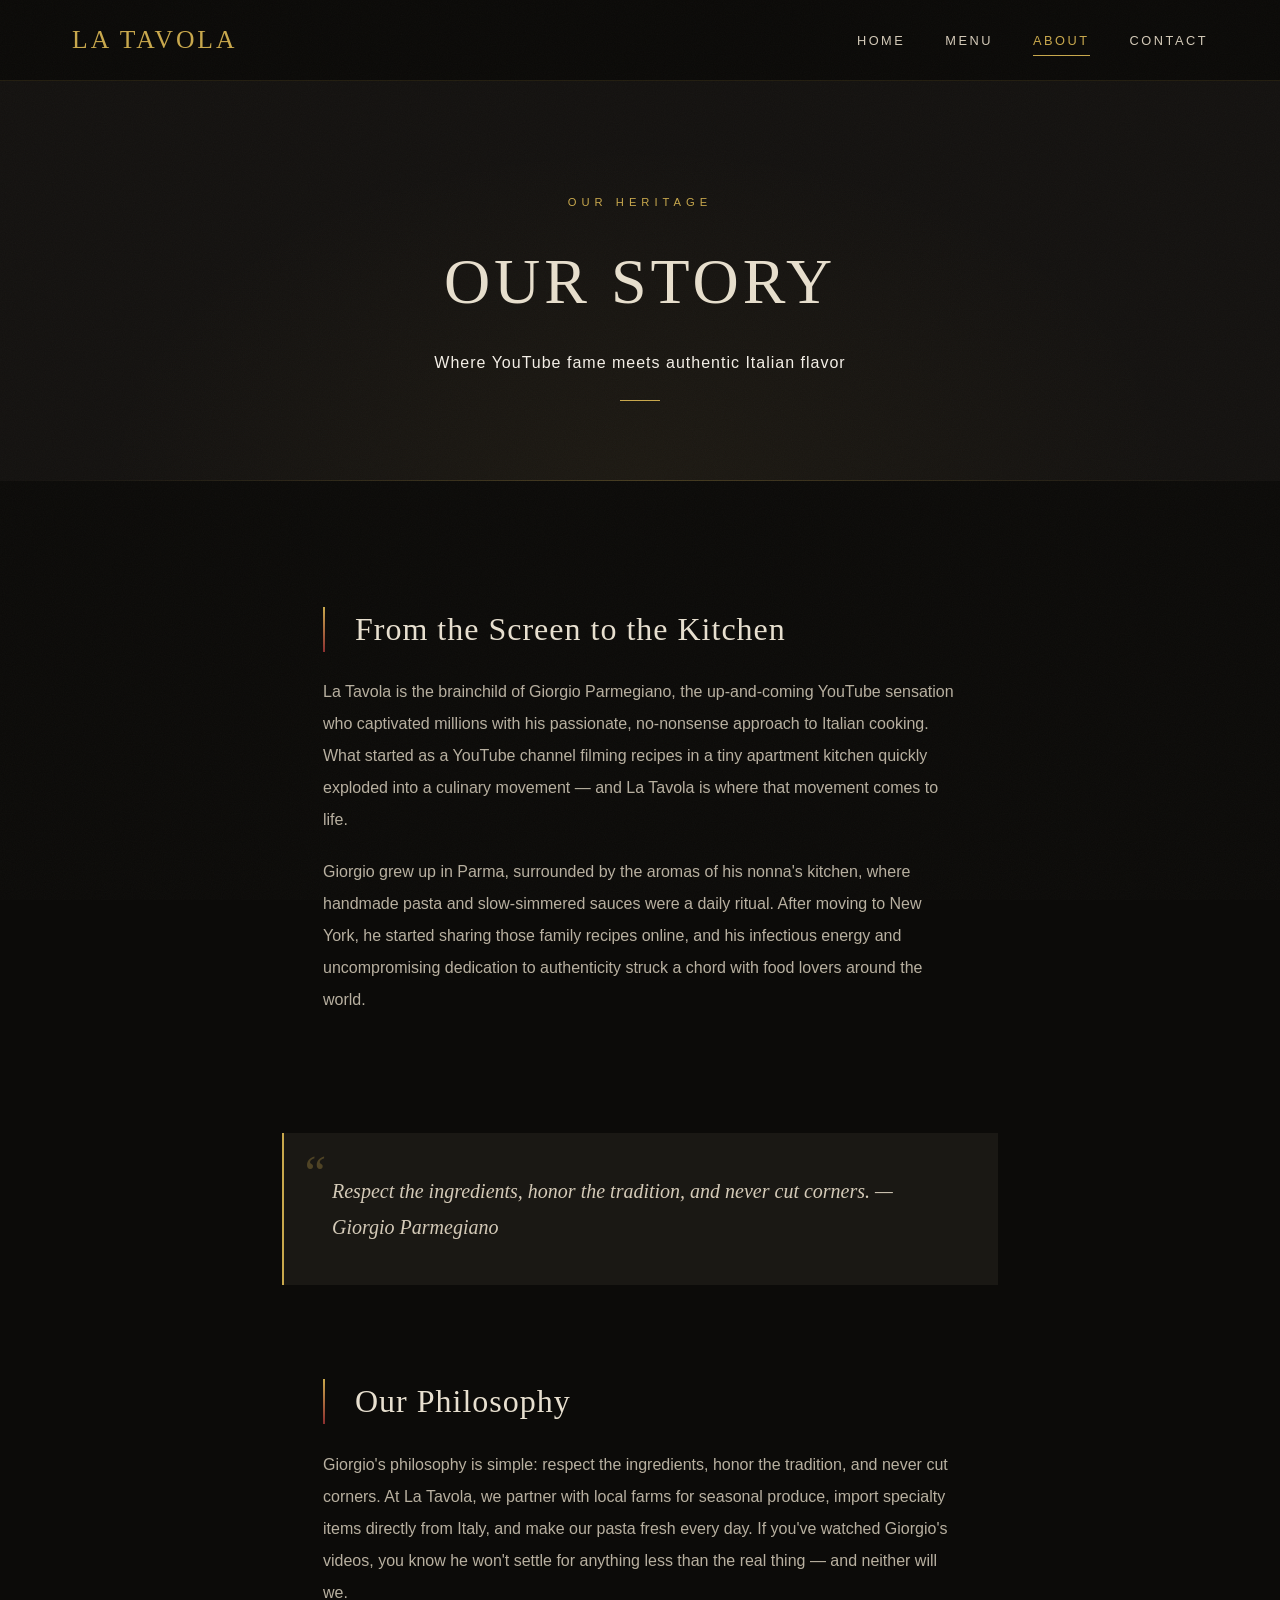
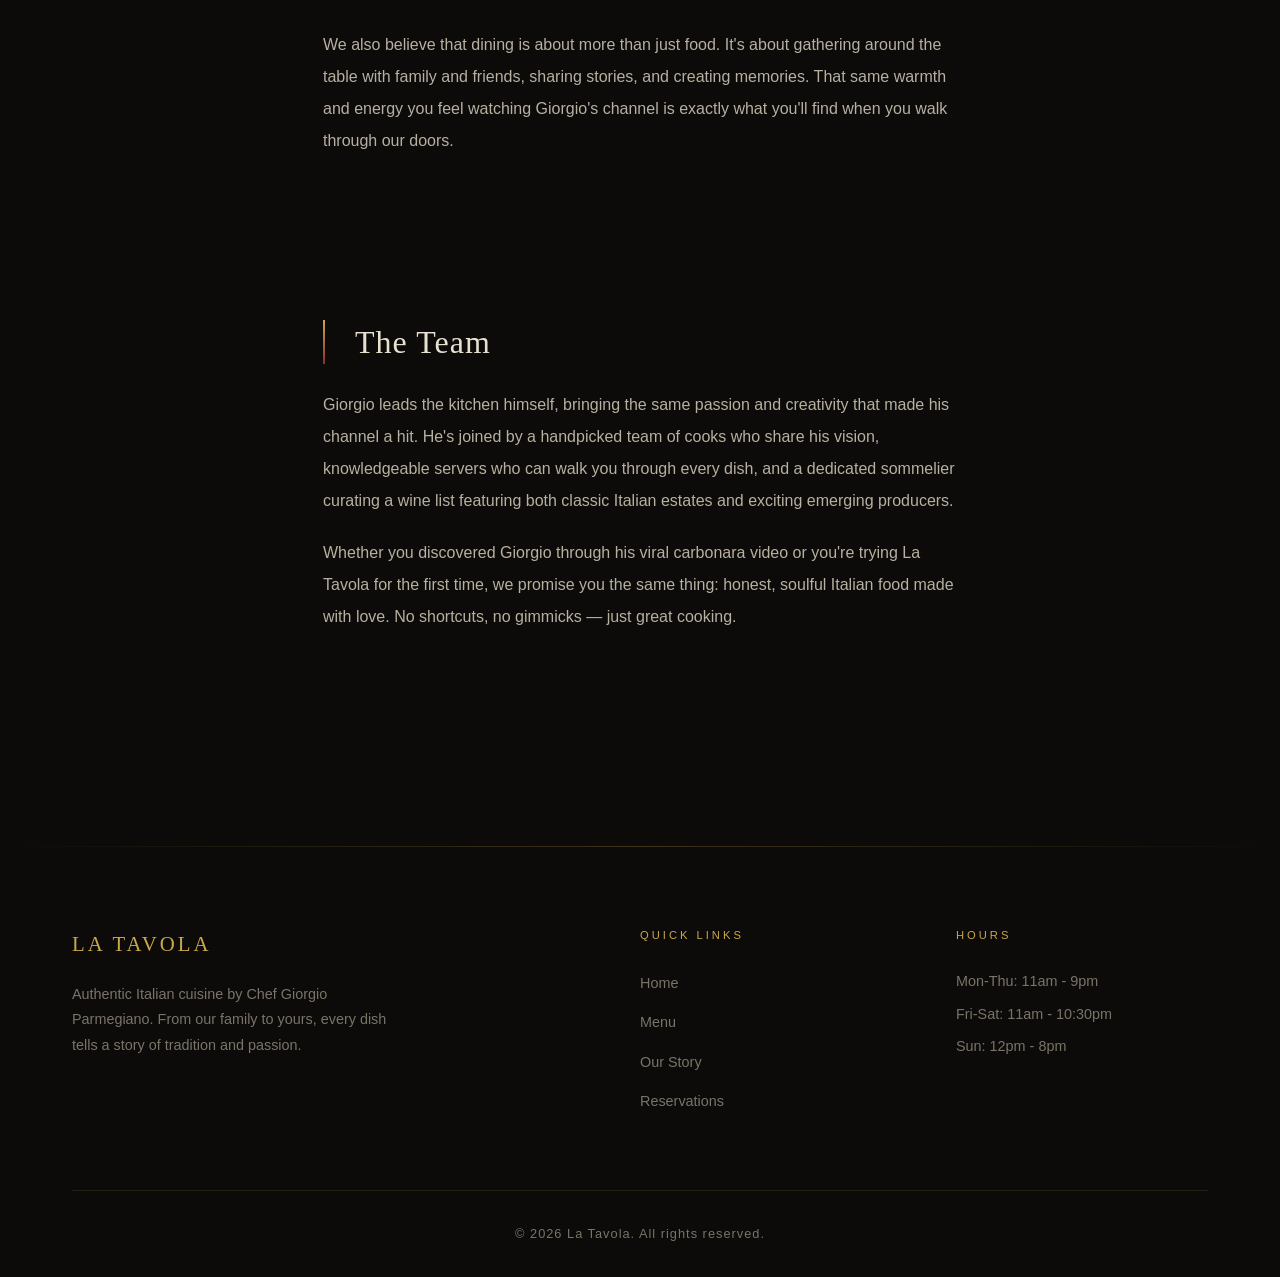
==== commit 171418eb: "Redesign website with cinematic Italian editorial aesthetic Complete visual overhaul using Bodoni Mo" ====
--- a/about.html
+++ b/about.html
@@ -22,8 +22,10 @@
 
   <main>
     <section class="page-header">
+      <span class="section-label">Our Heritage</span>
       <h1>Our Story</h1>
       <p>Where YouTube fame meets authentic Italian flavor</p>
+      <div class="header-line"></div>
     </section>
 
     <section class="about-section">
@@ -31,24 +33,24 @@
 
         <div class="about-block animate-on-scroll">
           <h2>From the Screen to the Kitchen</h2>
-          <p>La Tavola is the brainchild of Giorgio Parmegiano, the up-and-coming YouTube sensation who captivated millions with his passionate, no-nonsense approach to Italian cooking. What started as a YouTube channel filming recipes in a tiny apartment kitchen quickly exploded into a culinary movement -- and La Tavola is where that movement comes to life.</p>
+          <p>La Tavola is the brainchild of Giorgio Parmegiano, the up-and-coming YouTube sensation who captivated millions with his passionate, no-nonsense approach to Italian cooking. What started as a YouTube channel filming recipes in a tiny apartment kitchen quickly exploded into a culinary movement &mdash; and La Tavola is where that movement comes to life.</p>
           <p>Giorgio grew up in Parma, surrounded by the aromas of his nonna's kitchen, where handmade pasta and slow-simmered sauces were a daily ritual. After moving to New York, he started sharing those family recipes online, and his infectious energy and uncompromising dedication to authenticity struck a chord with food lovers around the world.</p>
         </div>
 
         <div class="about-highlight animate-on-scroll">
-          "Respect the ingredients, honor the tradition, and never cut corners." &mdash; Giorgio Parmegiano
+          Respect the ingredients, honor the tradition, and never cut corners. &mdash; Giorgio Parmegiano
         </div>
 
         <div class="about-block animate-on-scroll">
           <h2>Our Philosophy</h2>
-          <p>Giorgio's philosophy is simple: respect the ingredients, honor the tradition, and never cut corners. At La Tavola, we partner with local farms for seasonal produce, import specialty items directly from Italy, and make our pasta fresh every day. If you've watched Giorgio's videos, you know he won't settle for anything less than the real thing -- and neither will we.</p>
+          <p>Giorgio's philosophy is simple: respect the ingredients, honor the tradition, and never cut corners. At La Tavola, we partner with local farms for seasonal produce, import specialty items directly from Italy, and make our pasta fresh every day. If you've watched Giorgio's videos, you know he won't settle for anything less than the real thing &mdash; and neither will we.</p>
           <p>We also believe that dining is about more than just food. It's about gathering around the table with family and friends, sharing stories, and creating memories. That same warmth and energy you feel watching Giorgio's channel is exactly what you'll find when you walk through our doors.</p>
         </div>
 
         <div class="about-block animate-on-scroll">
           <h2>The Team</h2>
           <p>Giorgio leads the kitchen himself, bringing the same passion and creativity that made his channel a hit. He's joined by a handpicked team of cooks who share his vision, knowledgeable servers who can walk you through every dish, and a dedicated sommelier curating a wine list featuring both classic Italian estates and exciting emerging producers.</p>
-          <p>Whether you discovered Giorgio through his viral carbonara video or you're trying La Tavola for the first time, we promise you the same thing: honest, soulful Italian food made with love. No shortcuts, no gimmicks -- just great cooking.</p>
+          <p>Whether you discovered Giorgio through his viral carbonara video or you're trying La Tavola for the first time, we promise you the same thing: honest, soulful Italian food made with love. No shortcuts, no gimmicks &mdash; just great cooking.</p>
         </div>
 
       </div>
--- a/css/style.css
+++ b/css/style.css
@@ -7,26 +7,32 @@
   box-sizing: border-box;
 }
 
+@import url('https://fonts.googleapis.com/css2?family=Bodoni+Moda:ital,opsz,wght@0,6..96,400;0,6..96,500;0,6..96,700;0,6..96,900;1,6..96,400;1,6..96,500&family=Jost:wght@300;400;500;600&display=swap');
+
 :root {
-  --color-primary: #8b2500;
-  --color-primary-light: #b5441e;
-  --color-accent: #d4a853;
-  --color-accent-light: #e8c97a;
-  --color-dark: #1a1a1a;
-  --color-text: #333;
-  --color-text-light: #666;
-  --color-bg: #faf8f5;
-  --color-bg-alt: #f0ece4;
-  --color-white: #fff;
-  --font-heading: Georgia, "Times New Roman", serif;
-  --font-body: "Segoe UI", Tahoma, Geneva, Verdana, sans-serif;
-  --shadow-sm: 0 2px 8px rgba(0, 0, 0, 0.08);
-  --shadow-md: 0 4px 16px rgba(0, 0, 0, 0.12);
-  --shadow-lg: 0 8px 32px rgba(0, 0, 0, 0.15);
-  --radius-sm: 6px;
-  --radius-md: 12px;
-  --radius-lg: 20px;
-  --transition: 0.3s ease;
+  --color-bg: #0c0b09;
+  --color-bg-warm: #141210;
+  --color-bg-card: #1a1814;
+  --color-bg-elevated: #211f1a;
+  --color-gold: #c9a84c;
+  --color-gold-light: #ddc374;
+  --color-gold-dim: rgba(201, 168, 76, 0.15);
+  --color-burgundy: #8b2e2e;
+  --color-burgundy-deep: #5a1a1a;
+  --color-cream: #e8e0d0;
+  --color-cream-soft: #d4caB8;
+  --color-text: #b8b0a0;
+  --color-text-dim: #7a7468;
+  --color-white: #f5f0e8;
+  --color-border: rgba(201, 168, 76, 0.12);
+  --color-border-strong: rgba(201, 168, 76, 0.25);
+  --font-display: 'Bodoni Moda', 'Didot', 'Georgia', serif;
+  --font-body: 'Jost', 'Futura', 'Helvetica Neue', sans-serif;
+  --shadow-glow: 0 0 60px rgba(201, 168, 76, 0.08);
+  --shadow-card: 0 4px 40px rgba(0, 0, 0, 0.4);
+  --shadow-heavy: 0 20px 60px rgba(0, 0, 0, 0.5);
+  --transition: 0.4s cubic-bezier(0.25, 0.46, 0.45, 0.94);
+  --transition-slow: 0.7s cubic-bezier(0.25, 0.46, 0.45, 0.94);
 }
 
 html {
@@ -37,8 +43,27 @@
   font-family: var(--font-body);
   color: var(--color-text);
   background-color: var(--color-bg);
-  line-height: 1.6;
+  line-height: 1.7;
   overflow-x: hidden;
+  font-weight: 300;
+  -webkit-font-smoothing: antialiased;
+  -moz-osx-font-smoothing: grayscale;
+}
+
+/* Grain overlay for texture */
+body::after {
+  content: "";
+  position: fixed;
+  top: 0;
+  left: 0;
+  width: 100%;
+  height: 100%;
+  pointer-events: none;
+  z-index: 9999;
+  opacity: 0.03;
+  background-image: url("data:image/svg+xml,%3Csvg viewBox='0 0 256 256' xmlns='http://www.w3.org/2000/svg'%3E%3Cfilter id='noise'%3E%3CfeTurbulence type='fractalNoise' baseFrequency='0.9' numOctaves='4' stitchTiles='stitch'/%3E%3C/filter%3E%3Crect width='100%25' height='100%25' filter='url(%23noise)'/%3E%3C/svg%3E");
+  background-repeat: repeat;
+  background-size: 256px 256px;
 }
 
 a {
@@ -56,16 +81,16 @@
 }
 
 .container {
-  max-width: 1100px;
+  max-width: 1200px;
   margin: 0 auto;
-  padding: 0 1.5rem;
+  padding: 0 2rem;
 }
 
 /* ===== Animations ===== */
 @keyframes fadeInUp {
   from {
     opacity: 0;
-    transform: translateY(30px);
+    transform: translateY(40px);
   }
   to {
     opacity: 1;
@@ -81,7 +106,7 @@
 @keyframes slideInLeft {
   from {
     opacity: 0;
-    transform: translateX(-40px);
+    transform: translateX(-50px);
   }
   to {
     opacity: 1;
@@ -92,7 +117,7 @@
 @keyframes slideInRight {
   from {
     opacity: 0;
-    transform: translateX(40px);
+    transform: translateX(50px);
   }
   to {
     opacity: 1;
@@ -103,7 +128,7 @@
 @keyframes scaleIn {
   from {
     opacity: 0;
-    transform: scale(0.9);
+    transform: scale(0.92);
   }
   to {
     opacity: 1;
@@ -111,25 +136,47 @@
   }
 }
 
+@keyframes drawLine {
+  from { transform: scaleX(0); }
+  to { transform: scaleX(1); }
+}
+
+@keyframes shimmer {
+  0% { background-position: -200% center; }
+  100% { background-position: 200% center; }
+}
+
+@keyframes floatUp {
+  0%, 100% { transform: translateY(0); }
+  50% { transform: translateY(-8px); }
+}
+
 .animate-on-scroll {
   opacity: 0;
-  transform: translateY(30px);
-  transition: opacity 0.6s ease, transform 0.6s ease;
+  transform: translateY(40px);
+  transition: opacity 0.8s cubic-bezier(0.25, 0.46, 0.45, 0.94),
+              transform 0.8s cubic-bezier(0.25, 0.46, 0.45, 0.94);
 }
 
 .animate-on-scroll.visible {
   opacity: 1;
   transform: translateY(0);
 }
+
+/* Staggered delays for children */
+.stagger-children .animate-on-scroll:nth-child(1) { transition-delay: 0s; }
+.stagger-children .animate-on-scroll:nth-child(2) { transition-delay: 0.15s; }
+.stagger-children .animate-on-scroll:nth-child(3) { transition-delay: 0.3s; }
+.stagger-children .animate-on-scroll:nth-child(4) { transition-delay: 0.45s; }
 
 /* ===== Decorative Divider ===== */
 .section-divider {
   display: flex;
   align-items: center;
   justify-content: center;
-  gap: 1rem;
-  margin: 0 auto 2rem;
-  max-width: 200px;
+  gap: 1.5rem;
+  margin: 0 auto 2.5rem;
+  max-width: 240px;
 }
 
 .section-divider::before,
@@ -137,55 +184,68 @@
   content: "";
   flex: 1;
   height: 1px;
-  background: var(--color-accent);
+  background: linear-gradient(90deg, transparent, var(--color-gold), transparent);
 }
 
 .section-divider span {
-  color: var(--color-accent);
-  font-size: 1.2rem;
+  color: var(--color-gold);
+  font-size: 0.7rem;
+  letter-spacing: 4px;
 }
 
 /* ===== Header & Navigation ===== */
 .site-header {
-  background-color: var(--color-dark);
+  background-color: rgba(12, 11, 9, 0.92);
+  backdrop-filter: blur(20px);
+  -webkit-backdrop-filter: blur(20px);
   position: sticky;
   top: 0;
   z-index: 100;
-  box-shadow: 0 2px 20px rgba(0, 0, 0, 0.3);
+  border-bottom: 1px solid var(--color-border);
+  transition: background-color var(--transition), box-shadow var(--transition);
+}
+
+.site-header.scrolled {
+  background-color: rgba(12, 11, 9, 0.98);
+  box-shadow: 0 4px 40px rgba(0, 0, 0, 0.5);
 }
 
 .nav {
-  max-width: 1100px;
+  max-width: 1200px;
   margin: 0 auto;
-  padding: 0 1.5rem;
+  padding: 0 2rem;
   display: flex;
   align-items: center;
   justify-content: space-between;
-  height: 70px;
+  height: 80px;
 }
 
 .logo {
-  font-family: var(--font-heading);
-  font-size: 1.8rem;
-  color: var(--color-accent);
-  letter-spacing: 1px;
-  transition: color var(--transition);
+  font-family: var(--font-display);
+  font-size: 1.6rem;
+  font-weight: 400;
+  color: var(--color-gold);
+  letter-spacing: 3px;
+  text-transform: uppercase;
+  transition: opacity var(--transition);
 }
 
 .logo:hover {
-  color: var(--color-accent-light);
+  opacity: 0.8;
 }
 
 .nav-links {
   display: flex;
-  gap: 2rem;
+  gap: 2.5rem;
 }
 
 .nav-links a {
-  color: var(--color-bg);
-  font-size: 0.95rem;
+  color: var(--color-cream-soft);
+  font-family: var(--font-body);
+  font-size: 0.8rem;
+  font-weight: 400;
   text-transform: uppercase;
-  letter-spacing: 0.5px;
+  letter-spacing: 2.5px;
   padding: 0.5rem 0;
   transition: color var(--transition);
   position: relative;
@@ -197,8 +257,8 @@
   bottom: 0;
   left: 0;
   width: 0;
-  height: 2px;
-  background-color: var(--color-accent);
+  height: 1px;
+  background-color: var(--color-gold);
   transition: width var(--transition);
 }
 
@@ -209,31 +269,32 @@
 
 .nav-links a:hover,
 .nav-links a.active {
-  color: var(--color-accent);
+  color: var(--color-gold);
 }
 
 .nav-toggle {
   display: none;
   background: none;
   border: none;
-  color: var(--color-bg);
-  font-size: 1.5rem;
+  color: var(--color-cream-soft);
+  font-size: 1.4rem;
   cursor: pointer;
   transition: color var(--transition);
+  padding: 0.5rem;
 }
 
 .nav-toggle:hover {
-  color: var(--color-accent);
+  color: var(--color-gold);
 }
 
 /* ===== Hero ===== */
 .hero {
-  background: linear-gradient(135deg, rgba(26, 26, 26, 0.7), rgba(139, 37, 0, 0.4)),
+  background: linear-gradient(160deg, rgba(12, 11, 9, 0.55), rgba(90, 26, 26, 0.3), rgba(12, 11, 9, 0.7)),
     url("../images/Gemini_Generated_Image_u0nbzbu0nbzbu0nb.png");
   background-size: cover;
   background-position: center;
   background-attachment: fixed;
-  min-height: 90vh;
+  min-height: 100vh;
   display: flex;
   align-items: center;
   justify-content: center;
@@ -242,178 +303,249 @@
   position: relative;
 }
 
+.hero::before {
+  content: "";
+  position: absolute;
+  inset: 0;
+  background: radial-gradient(ellipse at 50% 80%, rgba(201, 168, 76, 0.06) 0%, transparent 60%);
+  pointer-events: none;
+}
+
 .hero::after {
   content: "";
   position: absolute;
   bottom: 0;
   left: 0;
   right: 0;
-  height: 120px;
+  height: 200px;
   background: linear-gradient(transparent, var(--color-bg));
   pointer-events: none;
 }
 
 .hero-content {
-  animation: fadeInUp 1s ease;
   padding: 2rem;
+  position: relative;
+  z-index: 1;
 }
 
 .hero-content h1 {
-  font-family: var(--font-heading);
-  font-size: 4rem;
-  margin-bottom: 0.5rem;
-  color: var(--color-accent);
-  text-shadow: 2px 4px 8px rgba(0, 0, 0, 0.4);
-  letter-spacing: 2px;
+  font-family: var(--font-display);
+  font-size: 7rem;
+  font-weight: 400;
+  margin-bottom: 0.25rem;
+  color: var(--color-white);
+  letter-spacing: 8px;
+  text-transform: uppercase;
+  line-height: 1;
+  animation: fadeInUp 1.2s cubic-bezier(0.25, 0.46, 0.45, 0.94) 0.3s both;
 }
 
 .hero-content .hero-subtitle {
-  font-family: var(--font-heading);
-  font-size: 1.1rem;
-  color: var(--color-accent-light);
+  font-family: var(--font-body);
+  font-size: 0.85rem;
+  color: var(--color-gold);
   text-transform: uppercase;
-  letter-spacing: 4px;
-  margin-bottom: 0.5rem;
-  opacity: 0.9;
-}
-
-.hero-content p {
-  font-size: 1.3rem;
-  margin-bottom: 2.5rem;
-  opacity: 0.9;
-  max-width: 600px;
+  letter-spacing: 8px;
+  margin-bottom: 1.5rem;
+  font-weight: 400;
+  animation: fadeIn 1s ease 0s both;
+}
+
+.hero-content .hero-tagline {
+  font-family: var(--font-display);
+  font-size: 1.2rem;
+  font-weight: 400;
+  font-style: italic;
+  color: var(--color-cream-soft);
+  margin-bottom: 3rem;
+  opacity: 0.8;
+  max-width: 500px;
   margin-left: auto;
   margin-right: auto;
+  line-height: 1.6;
+  animation: fadeInUp 1s ease 0.6s both;
+}
+
+.hero-content p {
+  font-size: 1.15rem;
+  margin-bottom: 3rem;
+  opacity: 0.75;
+  max-width: 500px;
+  margin-left: auto;
+  margin-right: auto;
+  font-weight: 300;
+  letter-spacing: 0.3px;
+  animation: fadeInUp 1s ease 0.6s both;
+}
+
+.hero-line {
+  width: 60px;
+  height: 1px;
+  background: var(--color-gold);
+  margin: 2rem auto;
+  animation: drawLine 0.8s ease 0.8s both;
+  transform-origin: center;
 }
 
 .hero-buttons {
   display: flex;
-  gap: 1rem;
+  gap: 1.5rem;
   justify-content: center;
   flex-wrap: wrap;
+  animation: fadeInUp 1s ease 1s both;
 }
 
 /* ===== Buttons ===== */
 .btn {
   display: inline-block;
-  padding: 0.9rem 2.2rem;
-  border-radius: var(--radius-sm);
-  font-size: 0.95rem;
-  font-weight: 600;
+  padding: 1rem 2.5rem;
+  font-family: var(--font-body);
+  font-size: 0.75rem;
+  font-weight: 500;
   text-transform: uppercase;
-  letter-spacing: 1px;
+  letter-spacing: 3px;
   transition: all var(--transition);
   cursor: pointer;
-  border: 2px solid transparent;
+  border: 1px solid transparent;
   position: relative;
   overflow: hidden;
 }
 
 .btn-primary {
-  background-color: var(--color-primary);
-  color: var(--color-white);
-  border-color: var(--color-primary);
+  background-color: var(--color-gold);
+  color: var(--color-bg);
+  border-color: var(--color-gold);
 }
 
 .btn-primary:hover {
-  background-color: var(--color-primary-light);
-  border-color: var(--color-primary-light);
+  background-color: transparent;
+  color: var(--color-gold);
   transform: translateY(-2px);
-  box-shadow: 0 4px 15px rgba(139, 37, 0, 0.4);
+  box-shadow: 0 8px 30px rgba(201, 168, 76, 0.2);
 }
 
 .btn-secondary {
   background-color: transparent;
-  color: var(--color-accent);
-  border: 2px solid var(--color-accent);
+  color: var(--color-gold);
+  border: 1px solid var(--color-gold);
 }
 
 .btn-secondary:hover {
-  background-color: var(--color-accent);
-  color: var(--color-dark);
+  background-color: var(--color-gold);
+  color: var(--color-bg);
   transform: translateY(-2px);
-  box-shadow: 0 4px 15px rgba(212, 168, 83, 0.4);
+  box-shadow: 0 8px 30px rgba(201, 168, 76, 0.2);
+}
+
+/* ===== Section Headings ===== */
+.section-label {
+  font-family: var(--font-body);
+  font-size: 0.7rem;
+  font-weight: 500;
+  text-transform: uppercase;
+  letter-spacing: 5px;
+  color: var(--color-gold);
+  display: block;
+  margin-bottom: 1rem;
 }
 
 /* ===== Features ===== */
 .features {
-  padding: 6rem 0;
-  position: relative;
-}
-
-.features-heading {
-  text-align: center;
-  margin-bottom: 1rem;
-}
-
-.features-heading h2 {
-  font-family: var(--font-heading);
-  font-size: 2.2rem;
-  color: var(--color-primary);
-}
-
-.features .container {
-  display: grid;
-  grid-template-columns: repeat(3, 1fr);
-  gap: 2.5rem;
-}
-
-.feature {
-  text-align: center;
-  padding: 2.5rem 2rem;
-  background: var(--color-white);
-  border-radius: var(--radius-md);
-  box-shadow: var(--shadow-sm);
-  transition: all var(--transition);
-  position: relative;
-  overflow: hidden;
-}
-
-.feature::before {
+  padding: 8rem 0;
+  position: relative;
+  background: var(--color-bg-warm);
+}
+
+.features::before {
   content: "";
   position: absolute;
   top: 0;
   left: 0;
   right: 0;
-  height: 4px;
-  background: linear-gradient(90deg, var(--color-primary), var(--color-accent));
-  transform: scaleX(0);
-  transition: transform var(--transition);
+  height: 1px;
+  background: linear-gradient(90deg, transparent, var(--color-border-strong), transparent);
+}
+
+.features-heading {
+  text-align: center;
+  margin-bottom: 1.5rem;
+}
+
+.features-heading h2 {
+  font-family: var(--font-display);
+  font-size: 2.8rem;
+  font-weight: 400;
+  color: var(--color-cream);
+  letter-spacing: 2px;
+}
+
+.features .container {
+  display: grid;
+  grid-template-columns: repeat(3, 1fr);
+  gap: 2rem;
+}
+
+.feature {
+  text-align: center;
+  padding: 3rem 2.5rem;
+  background: var(--color-bg-card);
+  border: 1px solid var(--color-border);
+  transition: all var(--transition);
+  position: relative;
+  overflow: hidden;
+}
+
+.feature::before {
+  content: "";
+  position: absolute;
+  top: 0;
+  left: 50%;
+  transform: translateX(-50%);
+  width: 40px;
+  height: 1px;
+  background: var(--color-gold);
+  transition: width var(--transition);
 }
 
 .feature:hover {
-  transform: translateY(-8px);
-  box-shadow: var(--shadow-lg);
+  transform: translateY(-4px);
+  border-color: var(--color-border-strong);
+  box-shadow: var(--shadow-glow);
 }
 
 .feature:hover::before {
-  transform: scaleX(1);
+  width: 100%;
 }
 
 .feature-icon {
-  font-size: 2.5rem;
+  font-size: 1.8rem;
+  margin-bottom: 1.5rem;
+  display: block;
+  opacity: 0.9;
+}
+
+.feature h3 {
+  font-family: var(--font-display);
+  font-size: 1.4rem;
+  font-weight: 400;
+  color: var(--color-cream);
   margin-bottom: 1rem;
-  display: block;
-}
-
-.feature h3 {
-  font-family: var(--font-heading);
-  font-size: 1.4rem;
-  color: var(--color-primary);
-  margin-bottom: 0.75rem;
+  letter-spacing: 1px;
 }
 
 .feature p {
-  color: var(--color-text-light);
-  line-height: 1.7;
+  color: var(--color-text-dim);
+  line-height: 1.8;
+  font-size: 0.95rem;
+  font-weight: 300;
 }
 
 /* ===== CTA Banner ===== */
 .cta-banner {
-  background: linear-gradient(135deg, var(--color-primary), var(--color-dark));
+  background: var(--color-bg);
   color: var(--color-white);
   text-align: center;
-  padding: 5rem 1.5rem;
+  padding: 8rem 2rem;
   position: relative;
   overflow: hidden;
 }
@@ -421,80 +553,116 @@
 .cta-banner::before {
   content: "";
   position: absolute;
-  top: -50%;
-  left: -50%;
-  width: 200%;
-  height: 200%;
-  background: radial-gradient(circle, rgba(212, 168, 83, 0.1) 0%, transparent 60%);
+  inset: 0;
+  background:
+    radial-gradient(ellipse at 30% 50%, rgba(139, 46, 46, 0.08) 0%, transparent 50%),
+    radial-gradient(ellipse at 70% 50%, rgba(201, 168, 76, 0.06) 0%, transparent 50%);
   pointer-events: none;
 }
 
+.cta-banner::after {
+  content: "";
+  position: absolute;
+  top: 0;
+  left: 0;
+  right: 0;
+  height: 1px;
+  background: linear-gradient(90deg, transparent, var(--color-border-strong), transparent);
+}
+
 .cta-banner h2 {
-  font-family: var(--font-heading);
-  font-size: 2.2rem;
-  color: var(--color-accent);
+  font-family: var(--font-display);
+  font-size: 3rem;
+  font-weight: 400;
+  color: var(--color-cream);
   margin-bottom: 1rem;
+  letter-spacing: 2px;
+  position: relative;
 }
 
 .cta-banner p {
-  font-size: 1.1rem;
-  opacity: 0.9;
-  margin-bottom: 2rem;
-  max-width: 550px;
+  font-size: 1.05rem;
+  opacity: 0.6;
+  margin-bottom: 2.5rem;
+  max-width: 500px;
   margin-left: auto;
   margin-right: auto;
+  font-weight: 300;
+  position: relative;
 }
 
 /* ===== Hours Section ===== */
 .hours-section {
-  background-color: var(--color-bg-alt);
-  padding: 5rem 0;
+  background-color: var(--color-bg-warm);
+  padding: 8rem 0;
+  position: relative;
+}
+
+.hours-section::before {
+  content: "";
+  position: absolute;
+  top: 0;
+  left: 0;
+  right: 0;
+  height: 1px;
+  background: linear-gradient(90deg, transparent, var(--color-border-strong), transparent);
 }
 
 .hours-section h2 {
-  font-family: var(--font-heading);
-  font-size: 2.2rem;
+  font-family: var(--font-display);
+  font-size: 2.8rem;
+  font-weight: 400;
   text-align: center;
-  color: var(--color-primary);
+  color: var(--color-cream);
   margin-bottom: 1rem;
+  letter-spacing: 2px;
 }
 
 .hours-grid {
   display: grid;
   grid-template-columns: 1fr 1fr;
-  gap: 3rem;
+  gap: 2rem;
 }
 
 .hours,
 .location {
-  background: var(--color-white);
-  padding: 2.5rem;
-  border-radius: var(--radius-md);
-  box-shadow: var(--shadow-sm);
+  background: var(--color-bg-card);
+  padding: 3rem;
+  border: 1px solid var(--color-border);
+  transition: border-color var(--transition);
+}
+
+.hours:hover,
+.location:hover {
+  border-color: var(--color-border-strong);
 }
 
 .hours h3,
 .location h3 {
-  font-family: var(--font-heading);
+  font-family: var(--font-display);
   font-size: 1.3rem;
-  color: var(--color-dark);
-  margin-bottom: 1.5rem;
-  padding-bottom: 0.75rem;
-  border-bottom: 2px solid var(--color-accent);
+  font-weight: 400;
+  color: var(--color-gold);
+  margin-bottom: 2rem;
+  padding-bottom: 1rem;
+  border-bottom: 1px solid var(--color-border);
+  letter-spacing: 2px;
+  text-transform: uppercase;
 }
 
 .hours li {
   display: flex;
   justify-content: space-between;
-  padding: 0.75rem 0;
-  border-bottom: 1px solid #eee;
-  transition: background-color var(--transition);
+  padding: 0.9rem 0;
+  border-bottom: 1px solid var(--color-border);
+  font-weight: 300;
+  font-size: 0.95rem;
+  transition: all var(--transition);
 }
 
 .hours li:hover {
-  background-color: var(--color-bg);
   padding-left: 0.5rem;
-  padding-right: 0.5rem;
+  color: var(--color-cream);
 }
 
 .hours li:last-child {
@@ -502,23 +670,36 @@
 }
 
 .location p {
-  margin-bottom: 0.75rem;
-  color: var(--color-text-light);
-  line-height: 1.8;
+  margin-bottom: 1rem;
+  color: var(--color-text);
+  line-height: 1.9;
+  font-weight: 300;
 }
 
 .location strong {
-  color: var(--color-dark);
+  color: var(--color-gold);
+  font-weight: 500;
+  font-size: 0.7rem;
+  text-transform: uppercase;
+  letter-spacing: 2px;
 }
 
 /* ===== Menu Page ===== */
 .page-header {
-  background: linear-gradient(135deg, var(--color-dark), #2a1a0e);
+  background: var(--color-bg-warm);
   color: var(--color-white);
   text-align: center;
-  padding: 5rem 0 4rem;
+  padding: 7rem 0 5rem;
   position: relative;
   overflow: hidden;
+}
+
+.page-header::before {
+  content: "";
+  position: absolute;
+  inset: 0;
+  background: radial-gradient(ellipse at 50% 100%, rgba(201, 168, 76, 0.05) 0%, transparent 60%);
+  pointer-events: none;
 }
 
 .page-header::after {
@@ -527,223 +708,286 @@
   bottom: 0;
   left: 0;
   right: 0;
-  height: 60px;
-  background: linear-gradient(transparent, var(--color-bg));
+  height: 1px;
+  background: linear-gradient(90deg, transparent, var(--color-border-strong), transparent);
   pointer-events: none;
 }
 
 .page-header h1 {
-  font-family: var(--font-heading);
-  font-size: 3rem;
-  color: var(--color-accent);
-  margin-bottom: 0.5rem;
-  letter-spacing: 2px;
+  font-family: var(--font-display);
+  font-size: 4rem;
+  font-weight: 400;
+  color: var(--color-cream);
+  margin-bottom: 0.75rem;
+  letter-spacing: 4px;
+  text-transform: uppercase;
   animation: fadeInUp 0.8s ease;
 }
 
 .page-header p {
-  opacity: 0.8;
-  font-size: 1.1rem;
+  opacity: 0.5;
+  font-size: 1rem;
+  font-weight: 300;
+  letter-spacing: 1px;
   animation: fadeInUp 0.8s ease 0.2s both;
 }
 
+.page-header .header-line {
+  width: 40px;
+  height: 1px;
+  background: var(--color-gold);
+  margin: 1.5rem auto 0;
+  animation: drawLine 0.6s ease 0.4s both;
+  transform-origin: center;
+}
+
 .menu-section {
-  padding: 4rem 0 5rem;
+  padding: 5rem 0 6rem;
 }
 
 .menu-category {
-  margin-bottom: 3.5rem;
+  margin-bottom: 5rem;
 }
 
 .menu-category h2 {
-  font-family: var(--font-heading);
-  font-size: 1.8rem;
-  color: var(--color-primary);
-  border-bottom: 2px solid var(--color-accent);
-  padding-bottom: 0.75rem;
-  margin-bottom: 1.5rem;
+  font-family: var(--font-display);
+  font-size: 2rem;
+  font-weight: 400;
+  color: var(--color-cream);
+  padding-bottom: 1rem;
+  margin-bottom: 2rem;
   display: flex;
   align-items: center;
-  gap: 0.75rem;
+  gap: 1rem;
+  letter-spacing: 1px;
+  position: relative;
+}
+
+.menu-category h2::after {
+  content: "";
+  flex: 1;
+  height: 1px;
+  background: linear-gradient(90deg, var(--color-border-strong), transparent);
 }
 
 .menu-category h2 .category-icon {
-  font-size: 1.4rem;
+  font-size: 1.2rem;
+  opacity: 0.7;
 }
 
 .menu-item {
   display: flex;
   align-items: center;
-  padding: 1.25rem;
-  border-bottom: 1px dotted #ddd;
-  gap: 1.5rem;
-  border-radius: var(--radius-sm);
+  padding: 1.5rem;
+  border-bottom: 1px solid var(--color-border);
+  gap: 2rem;
   transition: all var(--transition);
-}
-
-.menu-item:hover {
-  background-color: var(--color-white);
-  box-shadow: var(--shadow-sm);
-  transform: translateX(4px);
-  border-color: transparent;
-}
-
-.menu-item:last-child {
-  border-bottom: none;
-}
-
-.menu-item-img {
-  width: 80px;
-  height: 80px;
-  border-radius: var(--radius-md);
-  object-fit: cover;
-  flex-shrink: 0;
-  transition: transform var(--transition);
-  background: var(--color-bg-alt);
-  padding: 4px;
-}
-
-.menu-item:hover .menu-item-img {
-  transform: scale(1.08);
-}
-
-.menu-item-info {
-  flex: 1;
-}
-
-.menu-item-info h3 {
-  font-size: 1.15rem;
-  color: var(--color-dark);
-  margin-bottom: 0.3rem;
-  font-family: var(--font-heading);
-}
-
-.menu-item-info p {
-  font-size: 0.9rem;
-  color: var(--color-text-light);
-  line-height: 1.5;
-}
-
-.menu-item .price {
-  font-family: var(--font-heading);
-  font-size: 1.2rem;
-  color: var(--color-primary);
-  white-space: nowrap;
-  margin-left: 1rem;
-  font-weight: bold;
-  background: linear-gradient(135deg, var(--color-primary), var(--color-primary-light));
-  -webkit-background-clip: text;
-  -webkit-text-fill-color: transparent;
-  background-clip: text;
-}
-
-/* ===== About Page ===== */
-.about-section {
-  padding: 4rem 0 5rem;
-}
-
-.about-content {
-  max-width: 800px;
-  margin: 0 auto;
-}
-
-.about-block {
-  margin-bottom: 3rem;
-  padding: 2rem;
-  border-radius: var(--radius-md);
-  transition: all var(--transition);
-}
-
-.about-block:hover {
-  background: var(--color-white);
-  box-shadow: var(--shadow-sm);
-}
-
-.about-content h2 {
-  font-family: var(--font-heading);
-  font-size: 1.8rem;
-  color: var(--color-primary);
-  margin-bottom: 1rem;
-  position: relative;
-  padding-left: 1.5rem;
-}
-
-.about-content h2::before {
+  position: relative;
+}
+
+.menu-item::before {
   content: "";
   position: absolute;
   left: 0;
   top: 0;
   bottom: 0;
-  width: 4px;
-  background: linear-gradient(180deg, var(--color-accent), var(--color-primary));
-  border-radius: 2px;
+  width: 0;
+  background: linear-gradient(90deg, var(--color-gold-dim), transparent);
+  transition: width var(--transition);
+}
+
+.menu-item:hover {
+  padding-left: 2rem;
+}
+
+.menu-item:hover::before {
+  width: 100%;
+}
+
+.menu-item:last-child {
+  border-bottom: none;
+}
+
+.menu-item-img {
+  width: 76px;
+  height: 76px;
+  border-radius: 0;
+  object-fit: cover;
+  flex-shrink: 0;
+  transition: all var(--transition);
+  background: var(--color-bg-elevated);
+  padding: 8px;
+  border: 1px solid var(--color-border);
+  position: relative;
+}
+
+.menu-item:hover .menu-item-img {
+  border-color: var(--color-gold);
+  transform: scale(1.05);
+}
+
+.menu-item-info {
+  flex: 1;
+}
+
+.menu-item-info h3 {
+  font-size: 1.1rem;
+  color: var(--color-cream);
+  margin-bottom: 0.4rem;
+  font-family: var(--font-display);
+  font-weight: 400;
+  letter-spacing: 0.5px;
+}
+
+.menu-item-info p {
+  font-size: 0.88rem;
+  color: var(--color-text-dim);
+  line-height: 1.6;
+  font-weight: 300;
+}
+
+.menu-item .price {
+  font-family: var(--font-display);
+  font-size: 1.3rem;
+  color: var(--color-gold);
+  white-space: nowrap;
+  margin-left: 1rem;
+  font-weight: 400;
+  letter-spacing: 1px;
+}
+
+/* ===== About Page ===== */
+.about-section {
+  padding: 5rem 0 6rem;
+}
+
+.about-content {
+  max-width: 780px;
+  margin: 0 auto;
+}
+
+.about-block {
+  margin-bottom: 3.5rem;
+  padding: 2.5rem;
+  border: 1px solid transparent;
+  transition: all var(--transition);
+}
+
+.about-block:hover {
+  border-color: var(--color-border);
+  background: var(--color-bg-card);
+}
+
+.about-content h2 {
+  font-family: var(--font-display);
+  font-size: 2rem;
+  font-weight: 400;
+  color: var(--color-cream);
+  margin-bottom: 1.25rem;
+  position: relative;
+  padding-left: 2rem;
+  letter-spacing: 1px;
+}
+
+.about-content h2::before {
+  content: "";
+  position: absolute;
+  left: 0;
+  top: 0.3rem;
+  bottom: 0.3rem;
+  width: 2px;
+  background: linear-gradient(180deg, var(--color-gold), var(--color-burgundy));
 }
 
 .about-content p {
-  color: var(--color-text-light);
-  margin-bottom: 1rem;
-  line-height: 1.9;
-  font-size: 1.05rem;
+  color: var(--color-text);
+  margin-bottom: 1.25rem;
+  line-height: 2;
+  font-size: 1rem;
+  font-weight: 300;
 }
 
 .about-highlight {
-  background: linear-gradient(135deg, var(--color-bg-alt), var(--color-white));
-  border-left: 4px solid var(--color-accent);
-  padding: 1.5rem 2rem;
-  margin: 2rem 0;
-  border-radius: 0 var(--radius-sm) var(--radius-sm) 0;
+  background: var(--color-bg-card);
+  border-left: 2px solid var(--color-gold);
+  padding: 2.5rem 3rem;
+  margin: 3rem 0;
   font-style: italic;
-  color: var(--color-text);
+  color: var(--color-cream-soft);
+  font-family: var(--font-display);
+  font-size: 1.25rem;
+  line-height: 1.8;
+  position: relative;
+}
+
+.about-highlight::before {
+  content: "\201C";
+  position: absolute;
+  top: 1rem;
+  left: 1rem;
+  font-size: 3rem;
+  color: var(--color-gold);
+  opacity: 0.3;
+  font-family: var(--font-display);
+  line-height: 1;
 }
 
 /* ===== Contact Page ===== */
 .contact-section {
-  padding: 4rem 0 5rem;
+  padding: 5rem 0 6rem;
 }
 
 .contact-grid {
   display: grid;
-  grid-template-columns: 1fr 1fr;
-  gap: 3rem;
+  grid-template-columns: 1fr 1.2fr;
+  gap: 2rem;
 }
 
 .contact-info,
 .reservation-form {
-  background: var(--color-white);
-  padding: 2.5rem;
-  border-radius: var(--radius-md);
-  box-shadow: var(--shadow-sm);
+  background: var(--color-bg-card);
+  padding: 3rem;
+  border: 1px solid var(--color-border);
 }
 
 .contact-info h2,
 .reservation-form h2 {
-  font-family: var(--font-heading);
+  font-family: var(--font-display);
   font-size: 1.8rem;
-  color: var(--color-primary);
-  margin-bottom: 1.5rem;
-  padding-bottom: 0.75rem;
-  border-bottom: 2px solid var(--color-accent);
+  font-weight: 400;
+  color: var(--color-cream);
+  margin-bottom: 2rem;
+  padding-bottom: 1rem;
+  border-bottom: 1px solid var(--color-border);
+  letter-spacing: 1px;
 }
 
 .contact-info p {
-  color: var(--color-text-light);
-  margin-bottom: 1.25rem;
+  color: var(--color-text);
+  margin-bottom: 1rem;
   line-height: 1.8;
+  font-weight: 300;
 }
 
 .contact-info strong {
-  color: var(--color-dark);
-  font-size: 0.9rem;
+  color: var(--color-gold);
+  font-size: 0.7rem;
+  font-weight: 500;
   text-transform: uppercase;
-  letter-spacing: 0.5px;
+  letter-spacing: 2px;
 }
 
 .contact-detail {
   display: flex;
   align-items: flex-start;
-  gap: 1rem;
-  padding: 1rem 0;
-  border-bottom: 1px solid #eee;
+  gap: 1.25rem;
+  padding: 1.25rem 0;
+  border-bottom: 1px solid var(--color-border);
+  transition: all var(--transition);
+}
+
+.contact-detail:hover {
+  padding-left: 0.5rem;
 }
 
 .contact-detail:last-child {
@@ -751,41 +995,48 @@
 }
 
 .contact-detail-icon {
-  font-size: 1.3rem;
+  font-size: 1rem;
   flex-shrink: 0;
-  width: 40px;
-  height: 40px;
+  width: 44px;
+  height: 44px;
   display: flex;
   align-items: center;
   justify-content: center;
-  background: var(--color-bg-alt);
-  border-radius: 50%;
+  border: 1px solid var(--color-border);
+  color: var(--color-gold);
+  transition: all var(--transition);
+}
+
+.contact-detail:hover .contact-detail-icon {
+  border-color: var(--color-gold);
+  background: var(--color-gold-dim);
 }
 
 .form-group {
-  margin-bottom: 1.25rem;
+  margin-bottom: 1.5rem;
 }
 
 .form-group label {
   display: block;
-  font-weight: 600;
-  margin-bottom: 0.5rem;
-  color: var(--color-dark);
-  font-size: 0.9rem;
+  font-weight: 500;
+  margin-bottom: 0.6rem;
+  color: var(--color-cream-soft);
+  font-size: 0.7rem;
   text-transform: uppercase;
-  letter-spacing: 0.3px;
+  letter-spacing: 2px;
 }
 
 .form-group input,
 .form-group select,
 .form-group textarea {
   width: 100%;
-  padding: 0.8rem 1rem;
-  border: 2px solid #e0dcd4;
-  border-radius: var(--radius-sm);
+  padding: 0.9rem 1.2rem;
+  border: 1px solid var(--color-border);
   font-family: var(--font-body);
-  font-size: 1rem;
+  font-size: 0.95rem;
+  font-weight: 300;
   background-color: var(--color-bg);
+  color: var(--color-cream);
   transition: all var(--transition);
 }
 
@@ -798,9 +1049,28 @@
 .form-group select:focus,
 .form-group textarea:focus {
   outline: none;
-  border-color: var(--color-primary);
-  box-shadow: 0 0 0 3px rgba(139, 37, 0, 0.1);
-  background-color: var(--color-white);
+  border-color: var(--color-gold);
+  box-shadow: 0 0 0 3px var(--color-gold-dim);
+  background-color: var(--color-bg-card);
+}
+
+.form-group input::placeholder,
+.form-group textarea::placeholder {
+  color: var(--color-text-dim);
+  font-weight: 300;
+}
+
+.form-group select {
+  appearance: none;
+  background-image: url("data:image/svg+xml,%3Csvg xmlns='http://www.w3.org/2000/svg' width='12' height='8' viewBox='0 0 12 8'%3E%3Cpath fill='%23c9a84c' d='M6 8L0 0h12z'/%3E%3C/svg%3E");
+  background-repeat: no-repeat;
+  background-position: right 1rem center;
+  padding-right: 2.5rem;
+}
+
+.form-group select option {
+  background: var(--color-bg-card);
+  color: var(--color-cream);
 }
 
 .form-row {
@@ -811,65 +1081,83 @@
 
 /* ===== Footer ===== */
 .site-footer {
-  background-color: var(--color-dark);
-  color: var(--color-bg);
-  padding: 4rem 0 2rem;
+  background-color: var(--color-bg);
+  color: var(--color-text);
+  padding: 5rem 0 2rem;
+  position: relative;
+}
+
+.site-footer::before {
+  content: "";
+  position: absolute;
+  top: 0;
+  left: 0;
+  right: 0;
+  height: 1px;
+  background: linear-gradient(90deg, transparent, var(--color-border-strong), transparent);
 }
 
 .footer-content {
   display: grid;
   grid-template-columns: 2fr 1fr 1fr;
-  gap: 3rem;
-  margin-bottom: 3rem;
+  gap: 4rem;
+  margin-bottom: 4rem;
 }
 
 .footer-brand .logo {
-  font-size: 1.6rem;
+  font-size: 1.3rem;
   display: inline-block;
-  margin-bottom: 1rem;
+  margin-bottom: 1.25rem;
 }
 
 .footer-brand p {
-  color: rgba(250, 248, 245, 0.6);
+  color: var(--color-text-dim);
   font-size: 0.9rem;
-  line-height: 1.7;
-  max-width: 300px;
+  line-height: 1.8;
+  max-width: 320px;
+  font-weight: 300;
 }
 
 .footer-links h4,
 .footer-hours h4 {
-  color: var(--color-accent);
-  font-family: var(--font-heading);
-  font-size: 1.1rem;
-  margin-bottom: 1rem;
+  color: var(--color-gold);
+  font-family: var(--font-body);
+  font-size: 0.7rem;
+  font-weight: 500;
+  text-transform: uppercase;
+  letter-spacing: 3px;
+  margin-bottom: 1.5rem;
 }
 
 .footer-links ul li {
-  margin-bottom: 0.5rem;
+  margin-bottom: 0.75rem;
 }
 
 .footer-links a {
-  color: rgba(250, 248, 245, 0.6);
+  color: var(--color-text-dim);
   transition: color var(--transition);
   font-size: 0.9rem;
+  font-weight: 300;
 }
 
 .footer-links a:hover {
-  color: var(--color-accent);
+  color: var(--color-gold);
 }
 
 .footer-hours p {
-  color: rgba(250, 248, 245, 0.6);
+  color: var(--color-text-dim);
   font-size: 0.9rem;
-  margin-bottom: 0.3rem;
+  margin-bottom: 0.5rem;
+  font-weight: 300;
 }
 
 .footer-bottom {
-  border-top: 1px solid rgba(250, 248, 245, 0.1);
+  border-top: 1px solid var(--color-border);
   padding-top: 2rem;
   text-align: center;
-  font-size: 0.85rem;
-  color: rgba(250, 248, 245, 0.5);
+  font-size: 0.8rem;
+  color: var(--color-text-dim);
+  letter-spacing: 1px;
 }
 
 /* ===== Back to Top Button ===== */
@@ -879,11 +1167,10 @@
   right: 2rem;
   width: 48px;
   height: 48px;
-  background: var(--color-primary);
-  color: var(--color-white);
-  border: none;
-  border-radius: 50%;
-  font-size: 1.3rem;
+  background: var(--color-bg-card);
+  color: var(--color-gold);
+  border: 1px solid var(--color-border);
+  font-size: 1.1rem;
   cursor: pointer;
   display: flex;
   align-items: center;
@@ -891,7 +1178,6 @@
   opacity: 0;
   visibility: hidden;
   transition: all var(--transition);
-  box-shadow: var(--shadow-md);
   z-index: 50;
 }
 
@@ -901,9 +1187,11 @@
 }
 
 .back-to-top:hover {
-  background: var(--color-primary-light);
+  background: var(--color-gold);
+  color: var(--color-bg);
+  border-color: var(--color-gold);
   transform: translateY(-3px);
-  box-shadow: var(--shadow-lg);
+  box-shadow: 0 8px 30px rgba(201, 168, 76, 0.2);
 }
 
 /* ===== Responsive ===== */
@@ -912,13 +1200,15 @@
     display: none;
     flex-direction: column;
     position: absolute;
-    top: 70px;
+    top: 80px;
     left: 0;
     right: 0;
-    background-color: var(--color-dark);
-    padding: 1rem 1.5rem;
-    gap: 0.5rem;
-    box-shadow: 0 4px 20px rgba(0, 0, 0, 0.3);
+    background-color: rgba(12, 11, 9, 0.98);
+    backdrop-filter: blur(20px);
+    -webkit-backdrop-filter: blur(20px);
+    padding: 2rem;
+    gap: 0.75rem;
+    border-bottom: 1px solid var(--color-border);
   }
 
   .nav-links.open {
@@ -930,20 +1220,27 @@
   }
 
   .hero {
-    min-height: 70vh;
+    min-height: 85vh;
     background-attachment: scroll;
   }
 
   .hero-content h1 {
-    font-size: 2.4rem;
-  }
-
-  .hero-content p {
-    font-size: 1.1rem;
+    font-size: 3.5rem;
+    letter-spacing: 4px;
+  }
+
+  .hero-content .hero-subtitle {
+    letter-spacing: 4px;
+    font-size: 0.75rem;
+  }
+
+  .features {
+    padding: 5rem 0;
   }
 
   .features .container {
     grid-template-columns: 1fr;
+    gap: 1.5rem;
   }
 
   .hours-grid {
@@ -956,11 +1253,11 @@
 
   .footer-content {
     grid-template-columns: 1fr;
-    gap: 2rem;
+    gap: 2.5rem;
   }
 
   .page-header h1 {
-    font-size: 2.2rem;
+    font-size: 2.8rem;
   }
 
   .form-row {
@@ -970,11 +1267,20 @@
   .menu-item {
     flex-wrap: wrap;
   }
+
+  .cta-banner {
+    padding: 5rem 2rem;
+  }
+
+  .cta-banner h2 {
+    font-size: 2.2rem;
+  }
 }
 
 @media (max-width: 480px) {
   .hero-content h1 {
-    font-size: 2rem;
+    font-size: 2.5rem;
+    letter-spacing: 3px;
   }
 
   .hero-buttons {
@@ -986,4 +1292,17 @@
     width: 100%;
     text-align: center;
   }
-}
+
+  .page-header h1 {
+    font-size: 2.2rem;
+  }
+
+  .features-heading h2,
+  .hours-section h2 {
+    font-size: 2rem;
+  }
+
+  .about-content h2 {
+    font-size: 1.6rem;
+  }
+}
